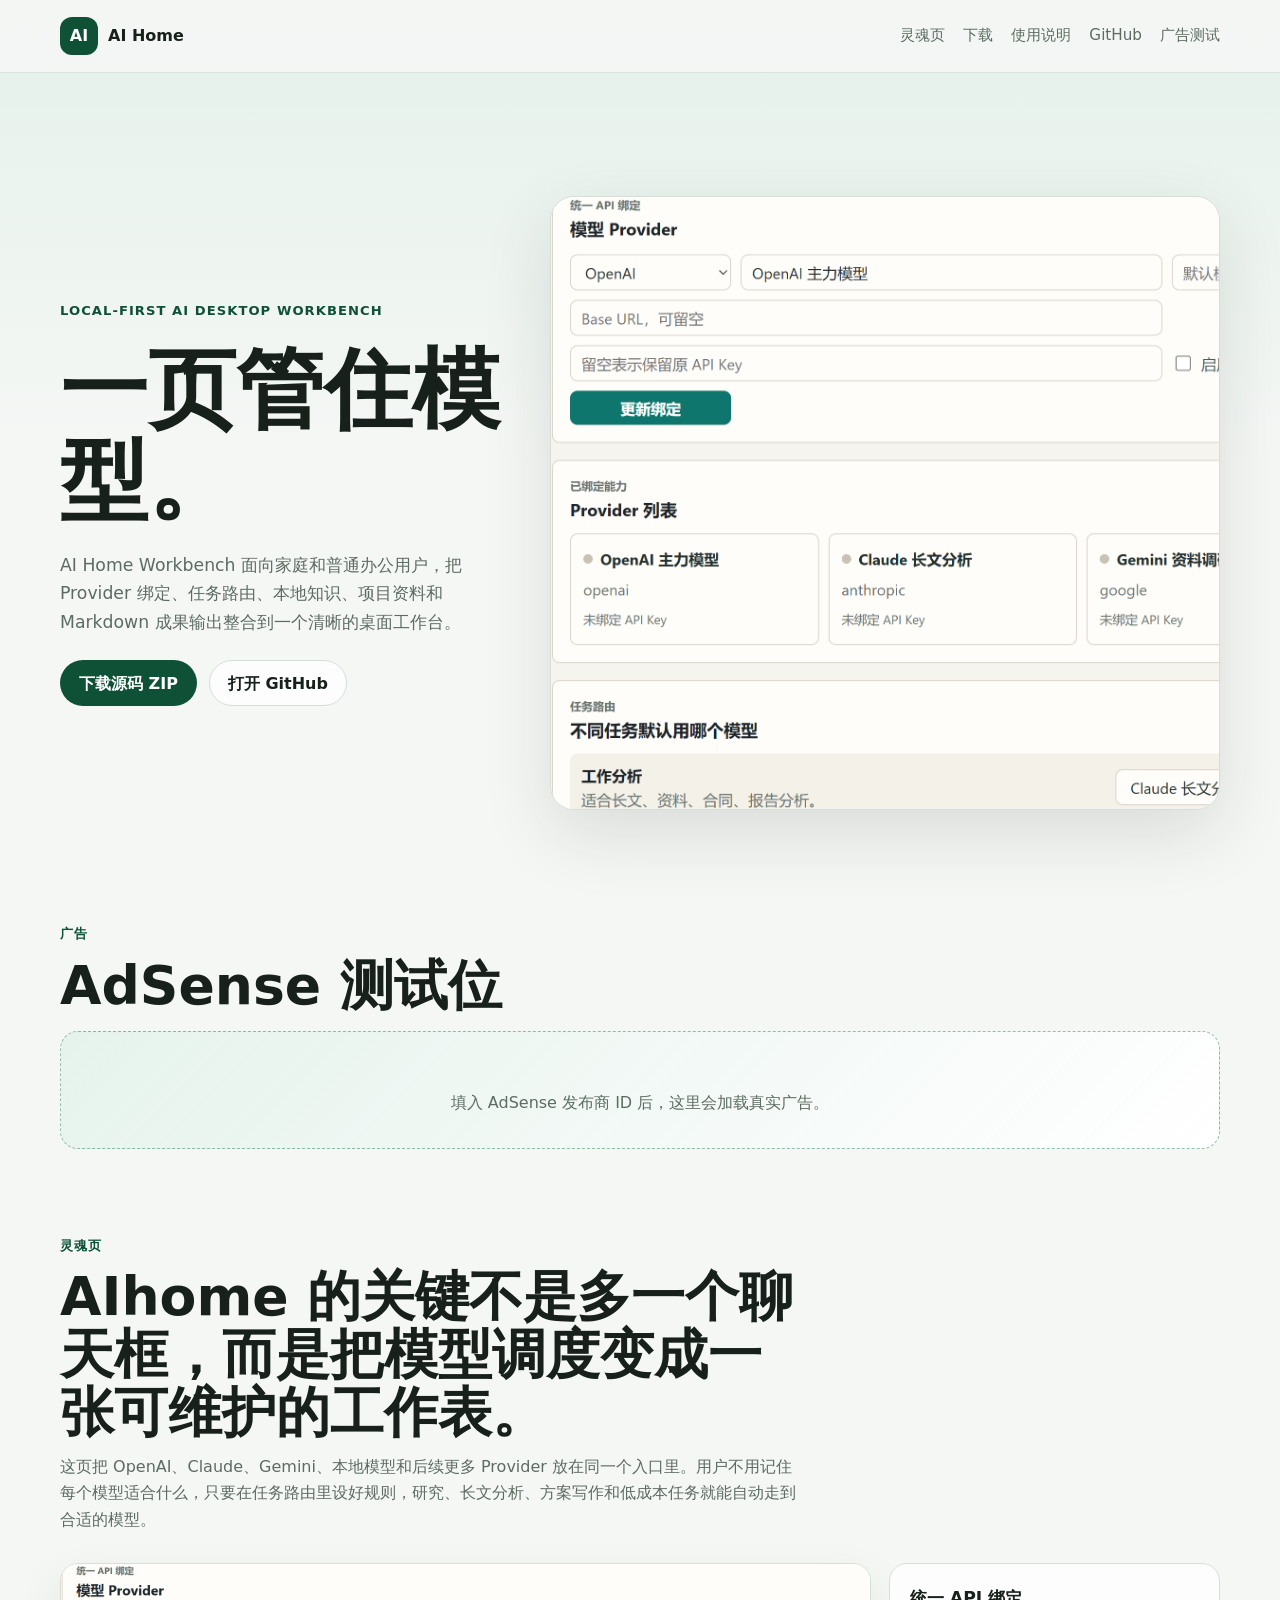
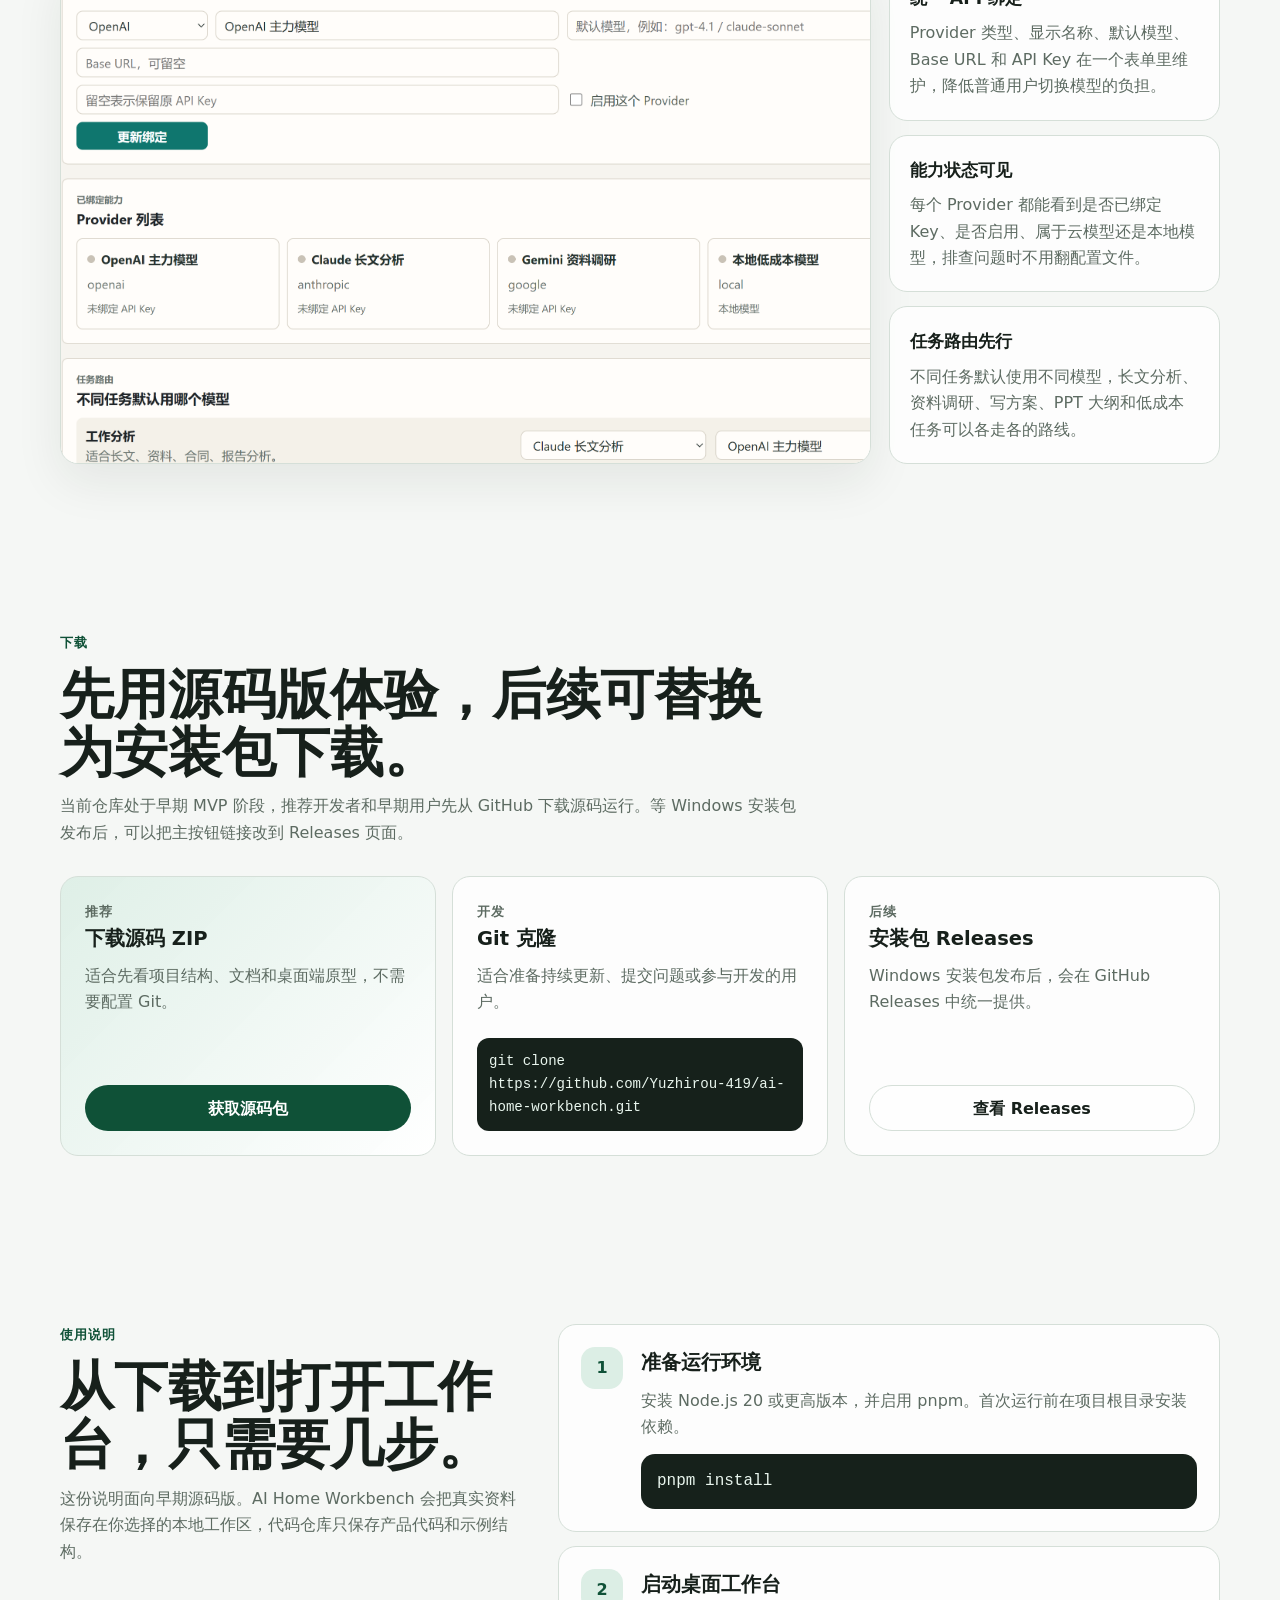
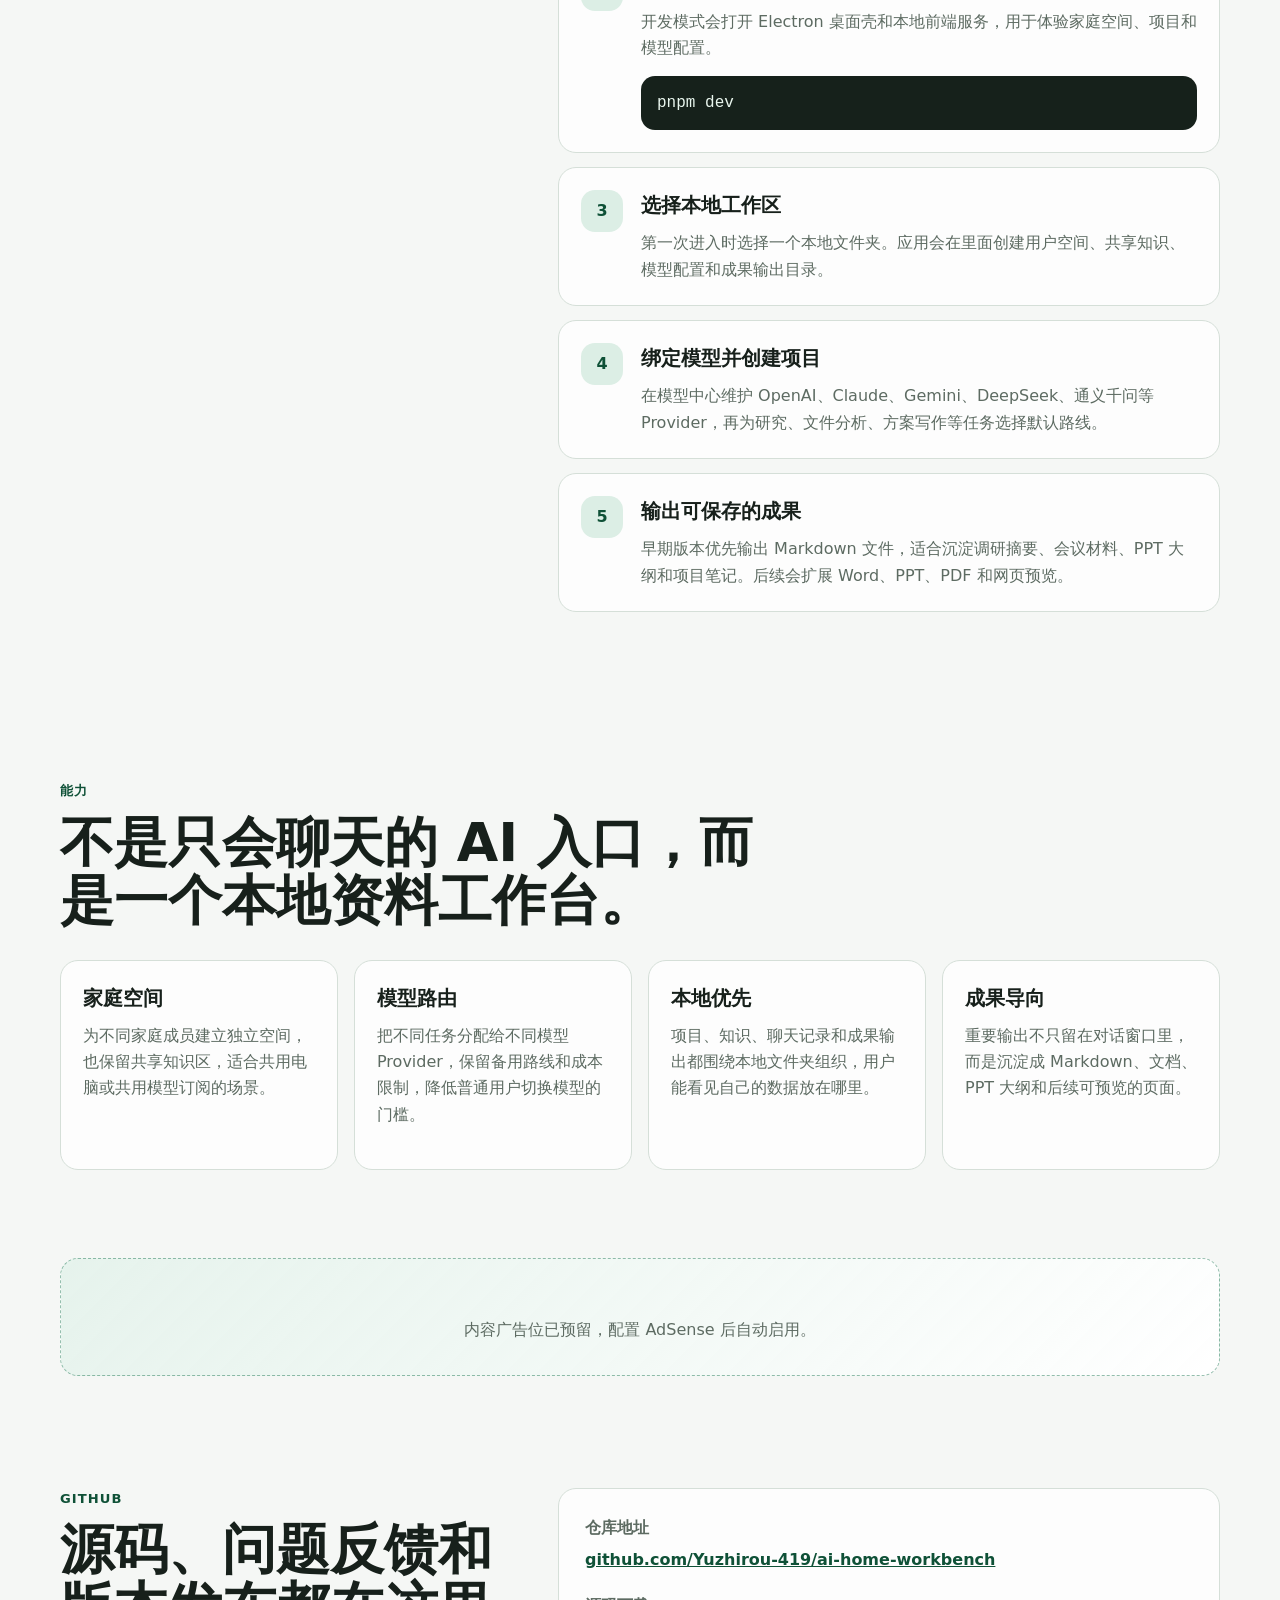
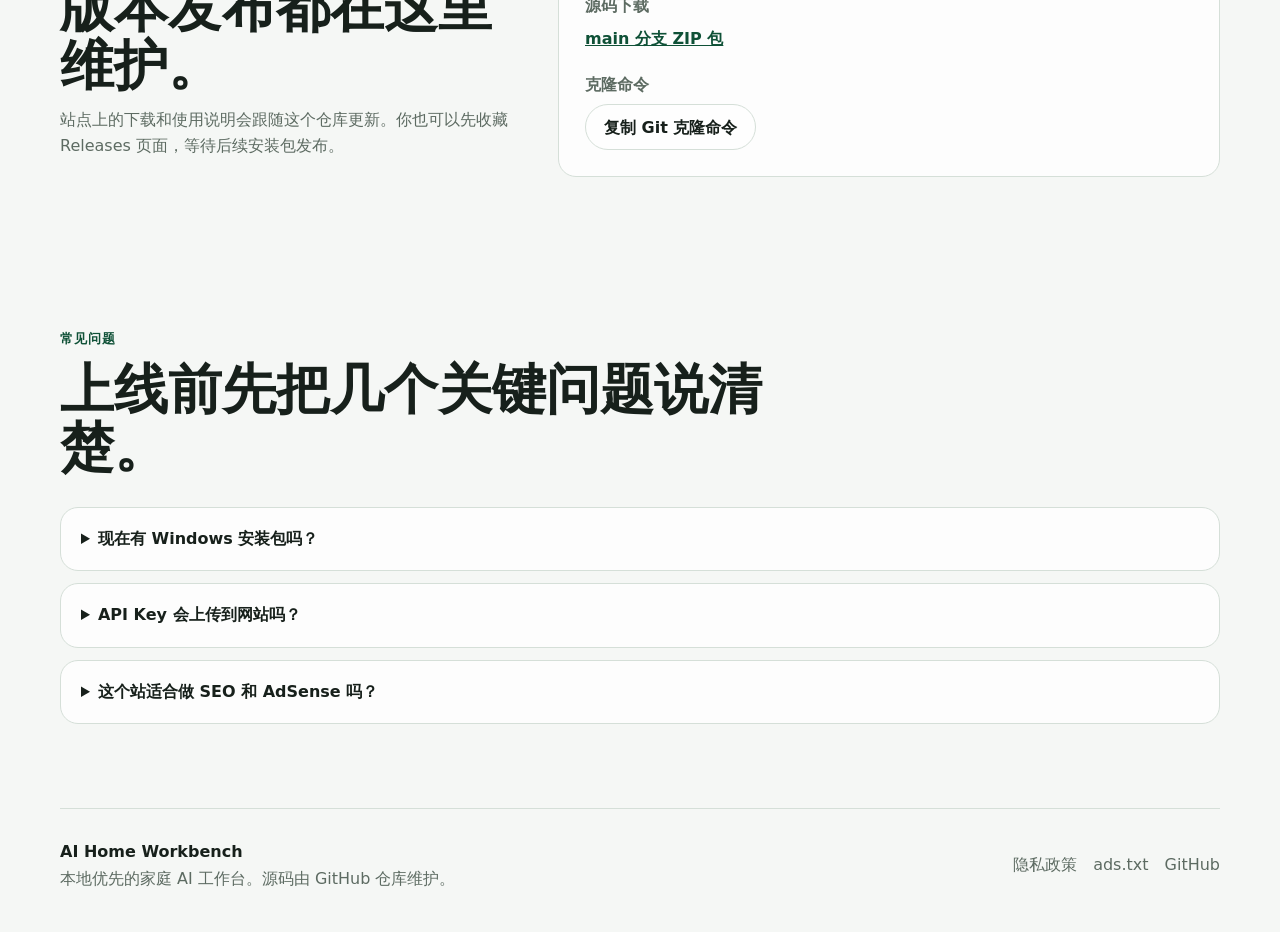
==== index.html @ 00510952 "Initial AIhome website" ====
<!doctype html>
<html lang="zh-CN">
  <head>
    <meta charset="utf-8" />
    <meta name="viewport" content="width=device-width, initial-scale=1" />
    <title>AI Home Workbench - 模型路由与本地优先 AI 工作台</title>
    <meta
      name="description"
      content="AI Home Workbench 是面向家庭和普通办公用户的本地优先 AI 桌面工作台，用模型 Provider、任务路由、本地知识和 Markdown 成果输出组织日常 AI 工作。"
    />
    <meta name="robots" content="index, follow" />
    <link rel="canonical" href="https://mindsetdiary.site/" />
    <link rel="stylesheet" href="./styles.css" />
    <meta property="og:type" content="website" />
    <meta property="og:title" content="AI Home Workbench" />
    <meta
      property="og:description"
      content="把家庭成员、模型 API、本地知识和办公成果放进同一个本地优先工作台。"
    />
    <meta property="og:image" content="https://mindsetdiary.site/assets/aihome-soul-page.png" />
    <meta property="og:url" content="https://mindsetdiary.site/" />
    <meta name="twitter:card" content="summary_large_image" />
    <script type="application/ld+json">
      {
        "@context": "https://schema.org",
        "@type": "SoftwareApplication",
        "name": "AI Home Workbench",
        "applicationCategory": "ProductivityApplication",
        "operatingSystem": "Windows",
        "softwareVersion": "0.1.0",
        "description": "AI Home Workbench 是面向家庭和普通办公用户的本地优先 AI 桌面工作台，统一管理家庭空间、模型路由、项目、本地知识和 Markdown 成果。",
        "url": "https://mindsetdiary.site/",
        "codeRepository": "https://github.com/Yuzhirou-419/ai-home-workbench",
        "downloadUrl": "https://github.com/Yuzhirou-419/ai-home-workbench/archive/refs/heads/main.zip",
        "inLanguage": "zh-CN"
      }
    </script>
  </head>
  <body>
    <a class="skip-link" href="#main">跳到正文</a>
    <header class="site-header">
      <nav class="nav-shell" aria-label="主导航">
        <a class="brand-link" href="#top" aria-label="AI Home Workbench 首页">
          <span class="brand-mark">AI</span>
          <span>AI Home</span>
        </a>
        <div class="nav-links">
          <a href="#soul">灵魂页</a>
          <a href="#download">下载</a>
          <a href="#guide">使用说明</a>
          <a href="#github">GitHub</a>
          <a href="#adsense">广告测试</a>
        </div>
      </nav>
    </header>

    <main id="main">
      <section class="hero-section" id="top">
        <div class="hero-copy">
          <p class="section-kicker">Local-first AI desktop workbench</p>
          <h1>一页管住模型。</h1>
          <p class="hero-subtitle">
            AI Home Workbench 面向家庭和普通办公用户，把 Provider 绑定、任务路由、本地知识、项目资料和 Markdown 成果输出整合到一个清晰的桌面工作台。
          </p>
          <div class="hero-actions" aria-label="主要操作">
            <a class="button primary" href="https://github.com/Yuzhirou-419/ai-home-workbench/archive/refs/heads/main.zip">
              下载源码 ZIP
            </a>
            <a class="button secondary" href="https://github.com/Yuzhirou-419/ai-home-workbench" target="_blank" rel="noreferrer">
              打开 GitHub
            </a>
          </div>
        </div>
        <figure class="hero-visual">
          <img
            src="./assets/aihome-soul-page.png"
            width="2048"
            height="1152"
            alt="AI Home Workbench 的模型 Provider 页面，包含 OpenAI、Claude、Gemini、本地模型和任务路由配置"
          />
        </figure>
      </section>

      <section class="ad-band" id="adsense" aria-label="广告测试位">
        <div class="section-heading compact">
          <span>广告</span>
          <h2>AdSense 测试位</h2>
        </div>
        <div class="ad-frame" data-ad-key="top">
          <ins
            class="adsbygoogle"
            style="display:block"
            data-ad-format="auto"
            data-full-width-responsive="true"
          ></ins>
          <p class="ad-fallback">填入 AdSense 发布商 ID 后，这里会加载真实广告。</p>
        </div>
      </section>

      <section class="content-section soul-section" id="soul">
        <div class="section-heading">
          <span>灵魂页</span>
          <h2>AIhome 的关键不是多一个聊天框，而是把模型调度变成一张可维护的工作表。</h2>
          <p>
            这页把 OpenAI、Claude、Gemini、本地模型和后续更多 Provider 放在同一个入口里。用户不用记住每个模型适合什么，只要在任务路由里设好规则，研究、长文分析、方案写作和低成本任务就能自动走到合适的模型。
          </p>
        </div>
        <div class="soul-layout">
          <figure class="soul-shot">
            <img
              src="./assets/aihome-soul-page.png"
              width="2048"
              height="1152"
              alt="AI Home Workbench 模型中心截图"
            />
          </figure>
          <div class="soul-notes">
            <article>
              <h3>统一 API 绑定</h3>
              <p>Provider 类型、显示名称、默认模型、Base URL 和 API Key 在一个表单里维护，降低普通用户切换模型的负担。</p>
            </article>
            <article>
              <h3>能力状态可见</h3>
              <p>每个 Provider 都能看到是否已绑定 Key、是否启用、属于云模型还是本地模型，排查问题时不用翻配置文件。</p>
            </article>
            <article>
              <h3>任务路由先行</h3>
              <p>不同任务默认使用不同模型，长文分析、资料调研、写方案、PPT 大纲和低成本任务可以各走各的路线。</p>
            </article>
          </div>
        </div>
      </section>

      <section class="content-section" id="download">
        <div class="section-heading">
          <span>下载</span>
          <h2>先用源码版体验，后续可替换为安装包下载。</h2>
          <p>
            当前仓库处于早期 MVP 阶段，推荐开发者和早期用户先从 GitHub 下载源码运行。等 Windows 安装包发布后，可以把主按钮链接改到 Releases 页面。
          </p>
        </div>
        <div class="download-grid">
          <article class="download-card featured">
            <div>
              <p class="card-label">推荐</p>
              <h3>下载源码 ZIP</h3>
              <p>适合先看项目结构、文档和桌面端原型，不需要配置 Git。</p>
            </div>
            <a class="button primary" href="https://github.com/Yuzhirou-419/ai-home-workbench/archive/refs/heads/main.zip">
              获取源码包
            </a>
          </article>
          <article class="download-card">
            <div>
              <p class="card-label">开发</p>
              <h3>Git 克隆</h3>
              <p>适合准备持续更新、提交问题或参与开发的用户。</p>
            </div>
            <code>git clone https://github.com/Yuzhirou-419/ai-home-workbench.git</code>
          </article>
          <article class="download-card">
            <div>
              <p class="card-label">后续</p>
              <h3>安装包 Releases</h3>
              <p>Windows 安装包发布后，会在 GitHub Releases 中统一提供。</p>
            </div>
            <a class="button secondary" href="https://github.com/Yuzhirou-419/ai-home-workbench/releases" target="_blank" rel="noreferrer">
              查看 Releases
            </a>
          </article>
        </div>
      </section>

      <section class="content-section split-section" id="guide">
        <div class="section-heading sticky-heading">
          <span>使用说明</span>
          <h2>从下载到打开工作台，只需要几步。</h2>
          <p>
            这份说明面向早期源码版。AI Home Workbench 会把真实资料保存在你选择的本地工作区，代码仓库只保存产品代码和示例结构。
          </p>
        </div>
        <div class="steps-list">
          <article class="step-item">
            <strong>1</strong>
            <div>
              <h3>准备运行环境</h3>
              <p>安装 Node.js 20 或更高版本，并启用 pnpm。首次运行前在项目根目录安装依赖。</p>
              <pre><code>pnpm install</code></pre>
            </div>
          </article>
          <article class="step-item">
            <strong>2</strong>
            <div>
              <h3>启动桌面工作台</h3>
              <p>开发模式会打开 Electron 桌面壳和本地前端服务，用于体验家庭空间、项目和模型配置。</p>
              <pre><code>pnpm dev</code></pre>
            </div>
          </article>
          <article class="step-item">
            <strong>3</strong>
            <div>
              <h3>选择本地工作区</h3>
              <p>第一次进入时选择一个本地文件夹。应用会在里面创建用户空间、共享知识、模型配置和成果输出目录。</p>
            </div>
          </article>
          <article class="step-item">
            <strong>4</strong>
            <div>
              <h3>绑定模型并创建项目</h3>
              <p>在模型中心维护 OpenAI、Claude、Gemini、DeepSeek、通义千问等 Provider，再为研究、文件分析、方案写作等任务选择默认路线。</p>
            </div>
          </article>
          <article class="step-item">
            <strong>5</strong>
            <div>
              <h3>输出可保存的成果</h3>
              <p>早期版本优先输出 Markdown 文件，适合沉淀调研摘要、会议材料、PPT 大纲和项目笔记。后续会扩展 Word、PPT、PDF 和网页预览。</p>
            </div>
          </article>
        </div>
      </section>

      <section class="content-section">
        <div class="section-heading">
          <span>能力</span>
          <h2>不是只会聊天的 AI 入口，而是一个本地资料工作台。</h2>
        </div>
        <div class="feature-grid">
          <article>
            <h3>家庭空间</h3>
            <p>为不同家庭成员建立独立空间，也保留共享知识区，适合共用电脑或共用模型订阅的场景。</p>
          </article>
          <article>
            <h3>模型路由</h3>
            <p>把不同任务分配给不同模型 Provider，保留备用路线和成本限制，降低普通用户切换模型的门槛。</p>
          </article>
          <article>
            <h3>本地优先</h3>
            <p>项目、知识、聊天记录和成果输出都围绕本地文件夹组织，用户能看见自己的数据放在哪里。</p>
          </article>
          <article>
            <h3>成果导向</h3>
            <p>重要输出不只留在对话窗口里，而是沉淀成 Markdown、文档、PPT 大纲和后续可预览的页面。</p>
          </article>
        </div>
      </section>

      <section class="ad-band inline-ad" aria-label="内容广告位">
        <div class="ad-frame" data-ad-key="guide">
          <ins
            class="adsbygoogle"
            style="display:block"
            data-ad-format="auto"
            data-full-width-responsive="true"
          ></ins>
          <p class="ad-fallback">内容广告位已预留，配置 AdSense 后自动启用。</p>
        </div>
      </section>

      <section class="content-section split-section" id="github">
        <div class="section-heading sticky-heading">
          <span>GitHub</span>
          <h2>源码、问题反馈和版本发布都在这里维护。</h2>
          <p>
            站点上的下载和使用说明会跟随这个仓库更新。你也可以先收藏 Releases 页面，等待后续安装包发布。
          </p>
        </div>
        <div class="repo-panel">
          <dl>
            <div>
              <dt>仓库地址</dt>
              <dd>
                <a href="https://github.com/Yuzhirou-419/ai-home-workbench" target="_blank" rel="noreferrer">
                  github.com/Yuzhirou-419/ai-home-workbench
                </a>
              </dd>
            </div>
            <div>
              <dt>源码下载</dt>
              <dd>
                <a href="https://github.com/Yuzhirou-419/ai-home-workbench/archive/refs/heads/main.zip">
                  main 分支 ZIP 包
                </a>
              </dd>
            </div>
            <div>
              <dt>克隆命令</dt>
              <dd>
                <button class="copy-command" type="button" data-copy="git clone https://github.com/Yuzhirou-419/ai-home-workbench.git">
                  复制 Git 克隆命令
                </button>
              </dd>
            </div>
          </dl>
        </div>
      </section>

      <section class="content-section faq-section">
        <div class="section-heading">
          <span>常见问题</span>
          <h2>上线前先把几个关键问题说清楚。</h2>
        </div>
        <div class="faq-list">
          <details>
            <summary>现在有 Windows 安装包吗？</summary>
            <p>当前页面先提供源码下载和本地开发运行说明。等安装包发布后，可以把下载按钮切换到 GitHub Releases。</p>
          </details>
          <details>
            <summary>API Key 会上传到网站吗？</summary>
            <p>不会。这个站点只是产品展示和下载说明。AI Home Workbench 的真实模型 Key 应在本地应用和本地工作区中维护，不应提交到代码仓库。</p>
          </details>
          <details>
            <summary>这个站适合做 SEO 和 AdSense 吗？</summary>
            <p>适合起步。页面包含原创说明、下载链接、GitHub 链接、隐私页、robots、sitemap 和广告位。AdSense 仍需要你的账号、域名审核和真实发布商 ID。</p>
          </details>
        </div>
      </section>
    </main>

    <footer class="site-footer">
      <div>
        <strong>AI Home Workbench</strong>
        <p>本地优先的家庭 AI 工作台。源码由 GitHub 仓库维护。</p>
      </div>
      <div class="footer-links">
        <a href="./privacy.html">隐私政策</a>
        <a href="./ads.txt">ads.txt</a>
        <a href="https://github.com/Yuzhirou-419/ai-home-workbench" target="_blank" rel="noreferrer">GitHub</a>
      </div>
    </footer>

    <script src="./adsense-config.js"></script>
    <script src="./adsense.js"></script>
  </body>
</html>
---- styles.css ----
:root {
  color-scheme: light;
  --bg: #f5f7f5;
  --surface: #ffffff;
  --surface-muted: #e8eee9;
  --text: #17201b;
  --muted: #5d6b62;
  --line: #d5dfd8;
  --accent: #16724d;
  --accent-dark: #0f5137;
  --accent-soft: #dceee5;
  --shadow: 0 24px 70px rgba(23, 32, 27, 0.12);
  --radius: 18px;
  --max: 1160px;
  font-family:
    ui-sans-serif,
    system-ui,
    -apple-system,
    BlinkMacSystemFont,
    "Segoe UI",
    sans-serif;
}

* {
  box-sizing: border-box;
}

html {
  scroll-behavior: smooth;
}

body {
  margin: 0;
  background:
    linear-gradient(180deg, rgba(220, 238, 229, 0.65), rgba(245, 247, 245, 0) 460px),
    var(--bg);
  color: var(--text);
  font-size: 16px;
  line-height: 1.65;
}

img {
  display: block;
  max-width: 100%;
}

a {
  color: inherit;
}

code,
pre {
  font-family:
    "SFMono-Regular",
    Consolas,
    "Liberation Mono",
    monospace;
}

pre {
  margin: 14px 0 0;
  overflow-x: auto;
  border-radius: 14px;
  background: #16211b;
  color: #e9f6ee;
  padding: 14px 16px;
}

pre code {
  white-space: pre;
}

.skip-link {
  position: absolute;
  left: 20px;
  top: 12px;
  z-index: 20;
  transform: translateY(-140%);
  border-radius: 999px;
  background: var(--accent-dark);
  color: #fff;
  padding: 8px 14px;
  text-decoration: none;
}

.skip-link:focus {
  transform: translateY(0);
}

.site-header {
  position: sticky;
  top: 0;
  z-index: 10;
  border-bottom: 1px solid rgba(213, 223, 216, 0.78);
  background: rgba(245, 247, 245, 0.86);
  backdrop-filter: blur(18px);
}

.nav-shell {
  width: min(var(--max), calc(100% - 32px));
  min-height: 72px;
  margin: 0 auto;
  display: flex;
  align-items: center;
  justify-content: space-between;
  gap: 24px;
}

.brand-link,
.nav-links,
.hero-actions,
.footer-links {
  display: flex;
  align-items: center;
}

.brand-link {
  gap: 10px;
  font-weight: 800;
  text-decoration: none;
}

.brand-mark {
  display: grid;
  width: 38px;
  height: 38px;
  place-items: center;
  border-radius: 12px;
  background: var(--accent-dark);
  color: #fff;
  font-weight: 900;
}

.nav-links {
  gap: 18px;
  color: var(--muted);
  font-size: 0.95rem;
}

.nav-links a,
.footer-links a {
  text-decoration: none;
}

.nav-links a:hover,
.footer-links a:hover {
  color: var(--accent-dark);
}

.hero-section {
  width: min(var(--max), calc(100% - 32px));
  min-height: calc(100dvh - 72px);
  margin: 0 auto;
  padding: 74px 0 42px;
  display: grid;
  grid-template-columns: minmax(0, 0.8fr) minmax(460px, 1.2fr);
  gap: 44px;
  align-items: center;
}

.hero-copy {
  display: grid;
  gap: 24px;
}

.section-kicker,
.section-heading span,
.card-label {
  margin: 0;
  color: var(--accent-dark);
  font-size: 0.82rem;
  font-weight: 800;
  text-transform: uppercase;
  letter-spacing: 0.08em;
}

h1,
h2,
h3,
p {
  margin-top: 0;
}

h1 {
  margin-bottom: 0;
  max-width: 9ch;
  font-size: clamp(3.2rem, 7vw, 5.5rem);
  line-height: 1.03;
  letter-spacing: 0;
}

.hero-subtitle {
  max-width: 610px;
  margin-bottom: 0;
  color: var(--muted);
  font-size: 1.08rem;
}

.hero-actions {
  flex-wrap: wrap;
  gap: 12px;
}

.button,
.copy-command {
  min-height: 46px;
  border: 1px solid transparent;
  border-radius: 999px;
  padding: 10px 18px;
  display: inline-flex;
  align-items: center;
  justify-content: center;
  background: transparent;
  color: var(--text);
  font: inherit;
  font-weight: 760;
  line-height: 1.2;
  text-decoration: none;
  cursor: pointer;
  transition:
    transform 160ms ease,
    border-color 160ms ease,
    background 160ms ease,
    color 160ms ease;
}

.button:active,
.copy-command:active {
  transform: translateY(1px);
}

.button.primary {
  background: var(--accent-dark);
  color: #fff;
}

.button.primary:hover {
  background: #0b412c;
}

.button.secondary,
.copy-command {
  border-color: var(--line);
  background: rgba(255, 255, 255, 0.72);
}

.button.secondary:hover,
.copy-command:hover {
  border-color: var(--accent);
  color: var(--accent-dark);
}

.hero-visual {
  margin: 0;
}

.hero-visual img {
  aspect-ratio: 16 / 9;
  width: 100%;
  height: clamp(390px, 48vw, 620px);
  border: 1px solid var(--line);
  border-radius: 24px;
  object-fit: cover;
  object-position: left top;
  box-shadow: var(--shadow);
}

.content-section,
.ad-band,
.site-footer {
  width: min(var(--max), calc(100% - 32px));
  margin: 0 auto;
}

.content-section {
  padding: 84px 0;
}

.section-heading {
  max-width: 740px;
  margin-bottom: 30px;
  display: grid;
  gap: 12px;
}

.section-heading.compact {
  margin-bottom: 16px;
}

.section-heading h2 {
  margin-bottom: 0;
  font-size: clamp(2rem, 5vw, 3.35rem);
  line-height: 1.08;
  letter-spacing: 0;
}

.section-heading p {
  margin-bottom: 0;
  color: var(--muted);
}

.ad-band {
  padding: 22px 0;
}

.inline-ad {
  padding: 4px 0 28px;
}

.ad-frame {
  min-height: 118px;
  border: 1px dashed rgba(22, 114, 77, 0.45);
  border-radius: var(--radius);
  display: grid;
  place-items: center;
  background:
    linear-gradient(135deg, rgba(220, 238, 229, 0.72), rgba(255, 255, 255, 0.88)),
    var(--surface);
  color: var(--muted);
  text-align: center;
  overflow: hidden;
}

.ad-frame[data-active="true"] {
  border-style: solid;
  background: var(--surface);
}

.ad-fallback {
  margin: 0;
  padding: 18px;
}

.download-grid,
.feature-grid {
  display: grid;
  grid-template-columns: repeat(3, minmax(0, 1fr));
  gap: 16px;
}

.soul-section {
  padding-top: 64px;
}

.soul-layout {
  display: grid;
  grid-template-columns: minmax(0, 1.42fr) minmax(300px, 0.58fr);
  gap: 18px;
  align-items: stretch;
}

.soul-shot {
  margin: 0;
  overflow: hidden;
  border: 1px solid var(--line);
  border-radius: var(--radius);
  background: var(--surface);
  box-shadow: 0 18px 48px rgba(23, 32, 27, 0.08);
}

.soul-shot img {
  width: 100%;
  height: 100%;
  min-height: 430px;
  object-fit: cover;
  object-position: left top;
}

.soul-notes {
  display: grid;
  gap: 14px;
}

.soul-notes article {
  border: 1px solid var(--line);
  border-radius: var(--radius);
  background: rgba(255, 255, 255, 0.82);
  padding: 20px;
}

.soul-notes h3 {
  margin-bottom: 8px;
  font-size: 1.08rem;
}

.soul-notes p {
  margin-bottom: 0;
  color: var(--muted);
}

.download-card,
.feature-grid article,
.repo-panel,
.faq-list details,
.step-item {
  border: 1px solid var(--line);
  border-radius: var(--radius);
  background: rgba(255, 255, 255, 0.82);
}

.download-card {
  min-height: 260px;
  padding: 24px;
  display: flex;
  flex-direction: column;
  justify-content: space-between;
  gap: 22px;
}

.download-card.featured {
  background:
    linear-gradient(135deg, rgba(220, 238, 229, 0.92), rgba(255, 255, 255, 0.9)),
    var(--surface);
}

.download-card h3,
.feature-grid h3,
.step-item h3 {
  margin-bottom: 8px;
  font-size: 1.22rem;
}

.download-card p,
.feature-grid p,
.step-item p,
.faq-list p,
.site-footer p {
  margin-bottom: 0;
  color: var(--muted);
}

.download-card code {
  width: 100%;
  overflow-wrap: anywhere;
  border-radius: 12px;
  background: #16211b;
  color: #e9f6ee;
  padding: 12px;
  font-size: 0.88rem;
}

.split-section {
  display: grid;
  grid-template-columns: minmax(260px, 0.82fr) minmax(0, 1.18fr);
  gap: 38px;
  align-items: start;
}

.sticky-heading {
  position: sticky;
  top: 104px;
}

.steps-list {
  display: grid;
  gap: 14px;
}

.step-item {
  padding: 22px;
  display: grid;
  grid-template-columns: 42px minmax(0, 1fr);
  gap: 18px;
}

.step-item > strong {
  display: grid;
  width: 42px;
  height: 42px;
  place-items: center;
  border-radius: 14px;
  background: var(--accent-soft);
  color: var(--accent-dark);
}

.feature-grid {
  grid-template-columns: repeat(4, minmax(0, 1fr));
}

.feature-grid article {
  min-height: 210px;
  padding: 22px;
}

.repo-panel {
  padding: 26px;
}

.repo-panel dl {
  margin: 0;
  display: grid;
  gap: 20px;
}

.repo-panel dl div {
  display: grid;
  gap: 6px;
}

.repo-panel dt {
  color: var(--muted);
  font-weight: 760;
}

.repo-panel dd {
  margin: 0;
  overflow-wrap: anywhere;
}

.repo-panel a {
  color: var(--accent-dark);
  font-weight: 760;
}

.faq-section {
  padding-top: 54px;
}

.faq-list {
  display: grid;
  gap: 12px;
}

.faq-list details {
  padding: 18px 20px;
}

.faq-list summary {
  cursor: pointer;
  font-weight: 800;
}

.faq-list p {
  padding-top: 12px;
}

.site-footer {
  border-top: 1px solid var(--line);
  padding: 30px 0 40px;
  display: flex;
  justify-content: space-between;
  gap: 24px;
}

.footer-links {
  flex-wrap: wrap;
  gap: 16px;
  color: var(--muted);
}

*:focus-visible {
  outline: 3px solid rgba(22, 114, 77, 0.36);
  outline-offset: 3px;
}

@media (max-width: 920px) {
  .nav-shell {
    align-items: flex-start;
    flex-direction: column;
    padding: 14px 0;
    gap: 12px;
  }

  .nav-links {
    width: 100%;
    overflow-x: auto;
    padding-bottom: 2px;
  }

  .hero-section {
    min-height: auto;
    grid-template-columns: 1fr;
    padding-top: 48px;
  }

  h1 {
    max-width: 12ch;
  }

  .download-grid,
  .feature-grid,
  .soul-layout,
  .split-section {
    grid-template-columns: 1fr;
  }

  .sticky-heading {
    position: static;
  }

  .feature-grid article,
  .download-card {
    min-height: auto;
  }

  .soul-shot img {
    min-height: auto;
  }
}

@media (max-width: 560px) {
  body {
    font-size: 15px;
  }

  .hero-section,
  .content-section {
    width: min(100% - 24px, var(--max));
  }

  .hero-actions {
    align-items: stretch;
    flex-direction: column;
  }

  .button,
  .copy-command {
    width: 100%;
  }

  .hero-visual img {
    border-radius: 18px;
    height: min(420px, 86vw);
  }

  .step-item {
    grid-template-columns: 1fr;
  }

  .site-footer {
    flex-direction: column;
  }
}

@media (prefers-reduced-motion: reduce) {
  *,
  *::before,
  *::after {
    scroll-behavior: auto !important;
    transition-duration: 0.01ms !important;
    animation-duration: 0.01ms !important;
    animation-iteration-count: 1 !important;
  }
}
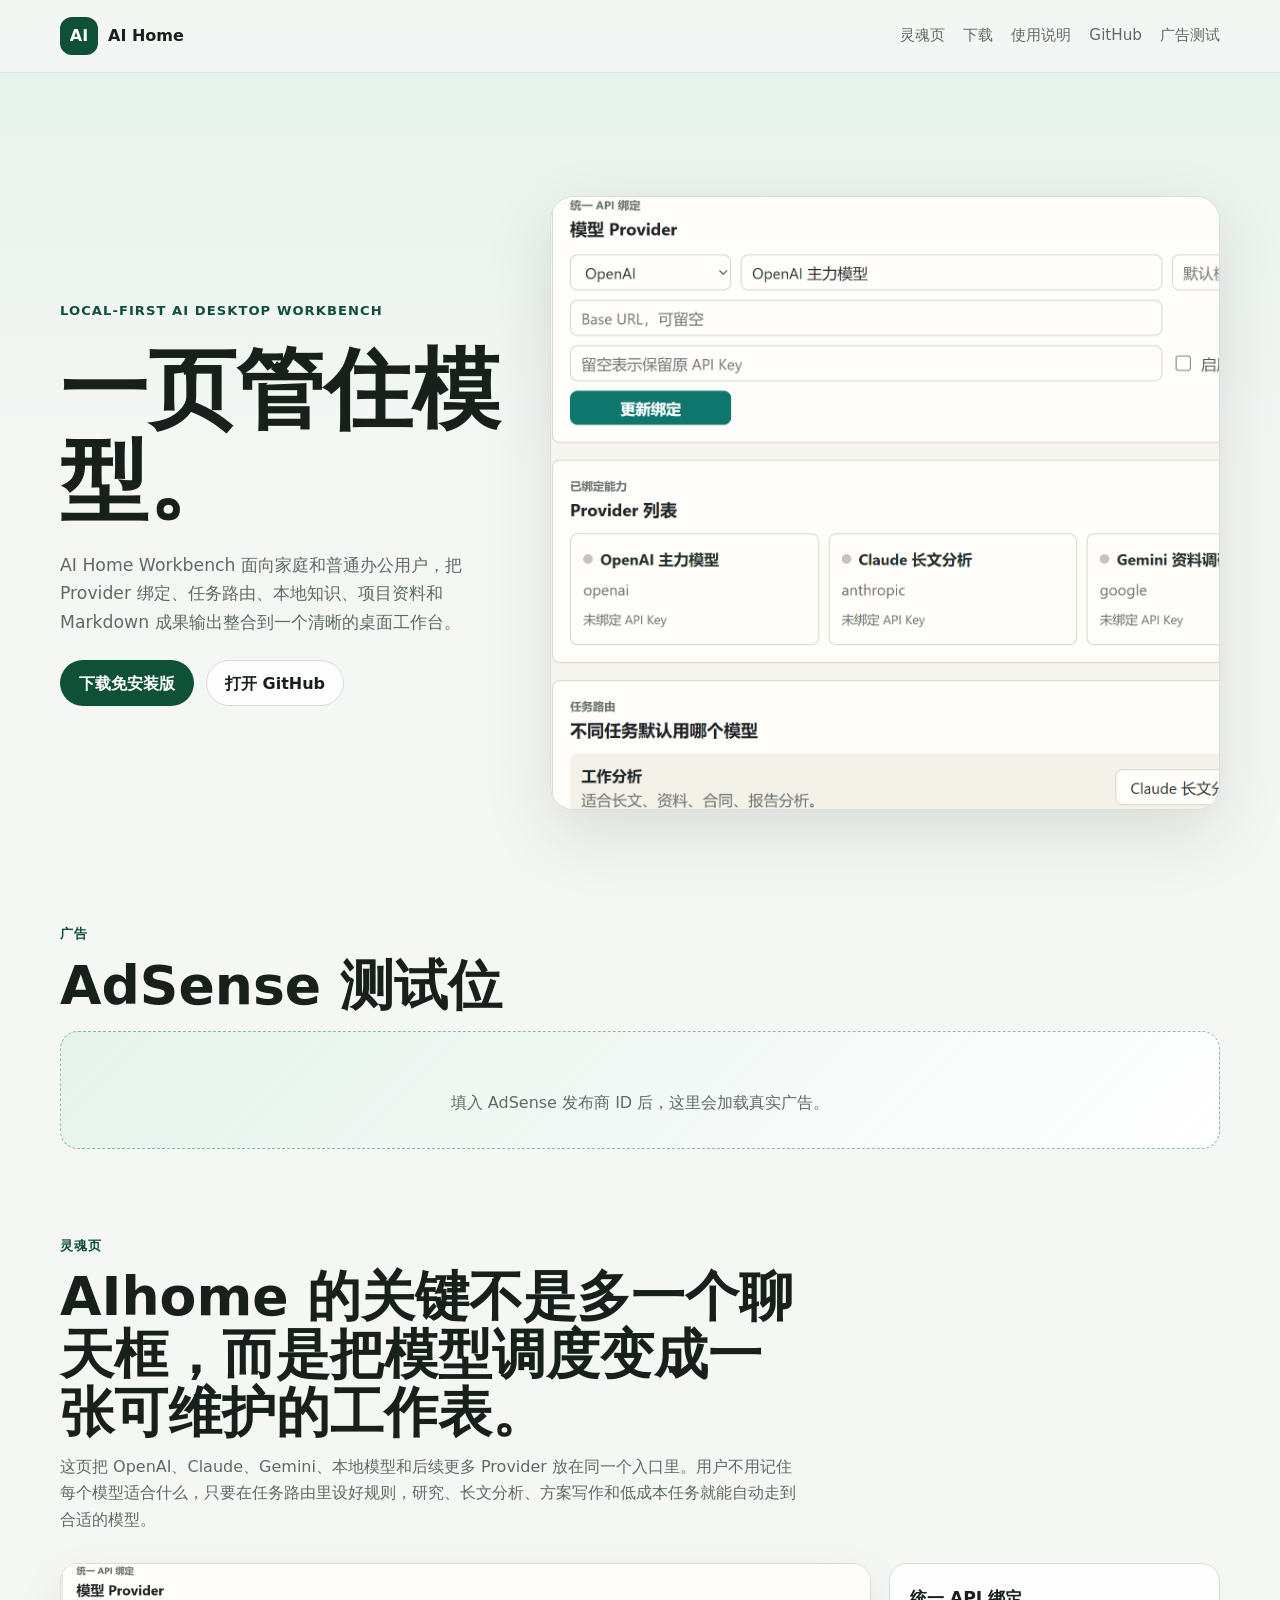
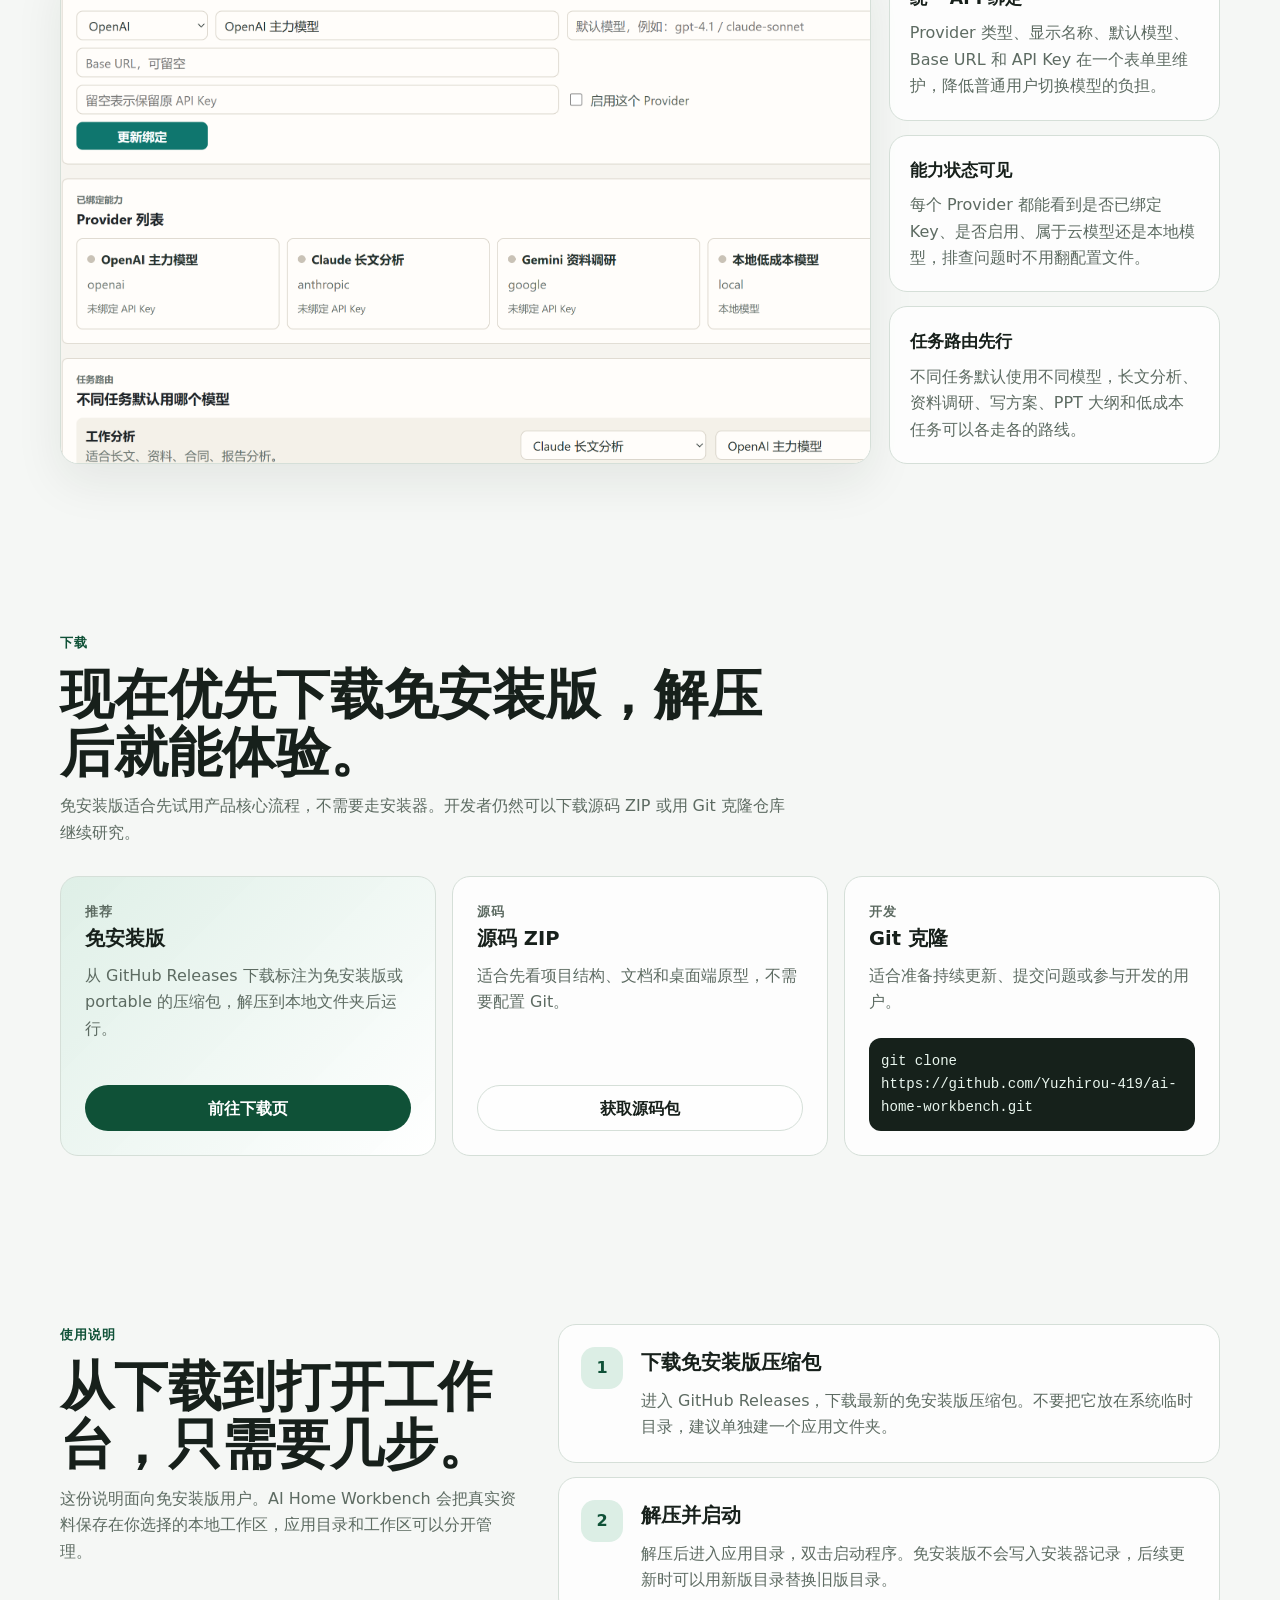
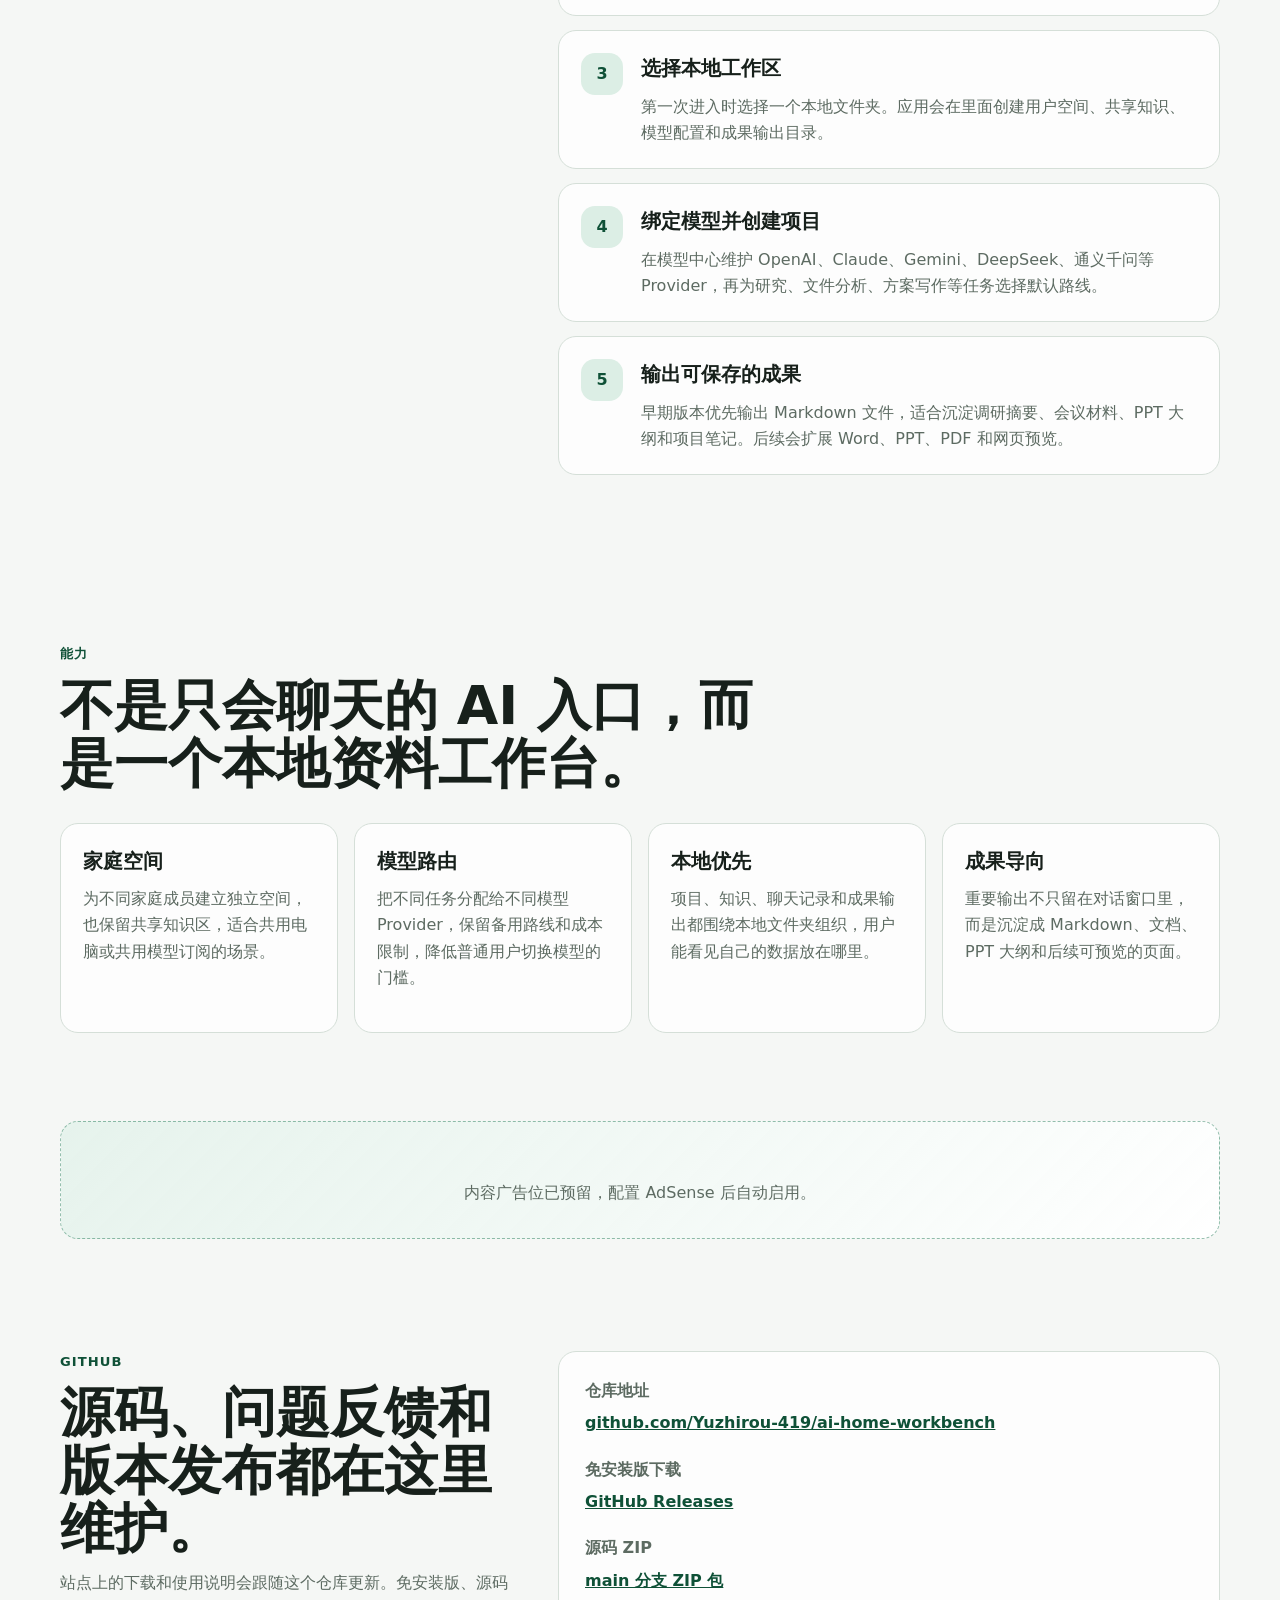
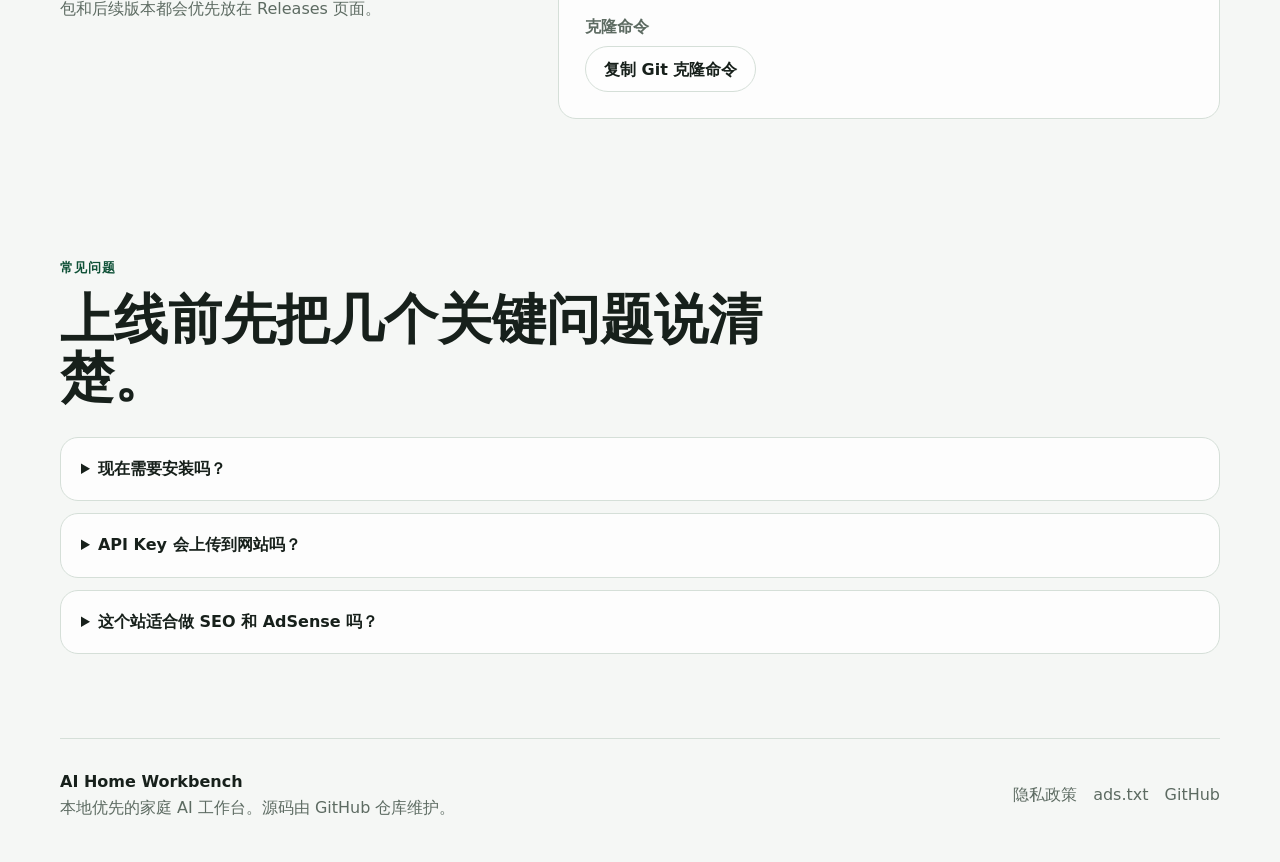
==== commit 26b62ad9: "Update download copy for portable version" ====
--- a/index.html
+++ b/index.html
@@ -3,10 +3,10 @@
   <head>
     <meta charset="utf-8" />
     <meta name="viewport" content="width=device-width, initial-scale=1" />
-    <title>AI Home Workbench - 模型路由与本地优先 AI 工作台</title>
+    <title>AI Home Workbench - 免安装版模型路由工作台</title>
     <meta
       name="description"
-      content="AI Home Workbench 是面向家庭和普通办公用户的本地优先 AI 桌面工作台，用模型 Provider、任务路由、本地知识和 Markdown 成果输出组织日常 AI 工作。"
+      content="AI Home Workbench 免安装版是面向家庭和普通办公用户的本地优先 AI 桌面工作台，用模型 Provider、任务路由、本地知识和 Markdown 成果输出组织日常 AI 工作。"
     />
     <meta name="robots" content="index, follow" />
     <link rel="canonical" href="https://mindsetdiary.site/" />
@@ -31,7 +31,7 @@
         "description": "AI Home Workbench 是面向家庭和普通办公用户的本地优先 AI 桌面工作台，统一管理家庭空间、模型路由、项目、本地知识和 Markdown 成果。",
         "url": "https://mindsetdiary.site/",
         "codeRepository": "https://github.com/Yuzhirou-419/ai-home-workbench",
-        "downloadUrl": "https://github.com/Yuzhirou-419/ai-home-workbench/archive/refs/heads/main.zip",
+        "downloadUrl": "https://github.com/Yuzhirou-419/ai-home-workbench/releases",
         "inLanguage": "zh-CN"
       }
     </script>
@@ -63,8 +63,8 @@
             AI Home Workbench 面向家庭和普通办公用户，把 Provider 绑定、任务路由、本地知识、项目资料和 Markdown 成果输出整合到一个清晰的桌面工作台。
           </p>
           <div class="hero-actions" aria-label="主要操作">
-            <a class="button primary" href="https://github.com/Yuzhirou-419/ai-home-workbench/archive/refs/heads/main.zip">
-              下载源码 ZIP
+            <a class="button primary" href="https://github.com/Yuzhirou-419/ai-home-workbench/releases" target="_blank" rel="noreferrer">
+              下载免安装版
             </a>
             <a class="button secondary" href="https://github.com/Yuzhirou-419/ai-home-workbench" target="_blank" rel="noreferrer">
               打开 GitHub
@@ -134,19 +134,29 @@
       <section class="content-section" id="download">
         <div class="section-heading">
           <span>下载</span>
-          <h2>先用源码版体验，后续可替换为安装包下载。</h2>
+          <h2>现在优先下载免安装版，解压后就能体验。</h2>
           <p>
-            当前仓库处于早期 MVP 阶段，推荐开发者和早期用户先从 GitHub 下载源码运行。等 Windows 安装包发布后，可以把主按钮链接改到 Releases 页面。
+            免安装版适合先试用产品核心流程，不需要走安装器。开发者仍然可以下载源码 ZIP 或用 Git 克隆仓库继续研究。
           </p>
         </div>
         <div class="download-grid">
           <article class="download-card featured">
             <div>
               <p class="card-label">推荐</p>
-              <h3>下载源码 ZIP</h3>
+              <h3>免安装版</h3>
+              <p>从 GitHub Releases 下载标注为免安装版或 portable 的压缩包，解压到本地文件夹后运行。</p>
+            </div>
+            <a class="button primary" href="https://github.com/Yuzhirou-419/ai-home-workbench/releases" target="_blank" rel="noreferrer">
+              前往下载页
+            </a>
+          </article>
+          <article class="download-card">
+            <div>
+              <p class="card-label">源码</p>
+              <h3>源码 ZIP</h3>
               <p>适合先看项目结构、文档和桌面端原型，不需要配置 Git。</p>
             </div>
-            <a class="button primary" href="https://github.com/Yuzhirou-419/ai-home-workbench/archive/refs/heads/main.zip">
+            <a class="button secondary" href="https://github.com/Yuzhirou-419/ai-home-workbench/archive/refs/heads/main.zip">
               获取源码包
             </a>
           </article>
@@ -157,16 +167,6 @@
               <p>适合准备持续更新、提交问题或参与开发的用户。</p>
             </div>
             <code>git clone https://github.com/Yuzhirou-419/ai-home-workbench.git</code>
-          </article>
-          <article class="download-card">
-            <div>
-              <p class="card-label">后续</p>
-              <h3>安装包 Releases</h3>
-              <p>Windows 安装包发布后，会在 GitHub Releases 中统一提供。</p>
-            </div>
-            <a class="button secondary" href="https://github.com/Yuzhirou-419/ai-home-workbench/releases" target="_blank" rel="noreferrer">
-              查看 Releases
-            </a>
           </article>
         </div>
       </section>
@@ -176,24 +176,22 @@
           <span>使用说明</span>
           <h2>从下载到打开工作台，只需要几步。</h2>
           <p>
-            这份说明面向早期源码版。AI Home Workbench 会把真实资料保存在你选择的本地工作区，代码仓库只保存产品代码和示例结构。
+            这份说明面向免安装版用户。AI Home Workbench 会把真实资料保存在你选择的本地工作区，应用目录和工作区可以分开管理。
           </p>
         </div>
         <div class="steps-list">
           <article class="step-item">
             <strong>1</strong>
             <div>
-              <h3>准备运行环境</h3>
-              <p>安装 Node.js 20 或更高版本，并启用 pnpm。首次运行前在项目根目录安装依赖。</p>
-              <pre><code>pnpm install</code></pre>
+              <h3>下载免安装版压缩包</h3>
+              <p>进入 GitHub Releases，下载最新的免安装版压缩包。不要把它放在系统临时目录，建议单独建一个应用文件夹。</p>
             </div>
           </article>
           <article class="step-item">
             <strong>2</strong>
             <div>
-              <h3>启动桌面工作台</h3>
-              <p>开发模式会打开 Electron 桌面壳和本地前端服务，用于体验家庭空间、项目和模型配置。</p>
-              <pre><code>pnpm dev</code></pre>
+              <h3>解压并启动</h3>
+              <p>解压后进入应用目录，双击启动程序。免安装版不会写入安装器记录，后续更新时可以用新版目录替换旧版目录。</p>
             </div>
           </article>
           <article class="step-item">
@@ -262,7 +260,7 @@
           <span>GitHub</span>
           <h2>源码、问题反馈和版本发布都在这里维护。</h2>
           <p>
-            站点上的下载和使用说明会跟随这个仓库更新。你也可以先收藏 Releases 页面，等待后续安装包发布。
+            站点上的下载和使用说明会跟随这个仓库更新。免安装版、源码包和后续版本都会优先放在 Releases 页面。
           </p>
         </div>
         <div class="repo-panel">
@@ -276,7 +274,15 @@
               </dd>
             </div>
             <div>
-              <dt>源码下载</dt>
+              <dt>免安装版下载</dt>
+              <dd>
+                <a href="https://github.com/Yuzhirou-419/ai-home-workbench/releases" target="_blank" rel="noreferrer">
+                  GitHub Releases
+                </a>
+              </dd>
+            </div>
+            <div>
+              <dt>源码 ZIP</dt>
               <dd>
                 <a href="https://github.com/Yuzhirou-419/ai-home-workbench/archive/refs/heads/main.zip">
                   main 分支 ZIP 包
@@ -302,8 +308,8 @@
         </div>
         <div class="faq-list">
           <details>
-            <summary>现在有 Windows 安装包吗？</summary>
-            <p>当前页面先提供源码下载和本地开发运行说明。等安装包发布后，可以把下载按钮切换到 GitHub Releases。</p>
+            <summary>现在需要安装吗？</summary>
+            <p>不需要。当前优先提供免安装版，下载压缩包后解压运行即可。源码 ZIP 和 Git 克隆入口保留给开发者。</p>
           </details>
           <details>
             <summary>API Key 会上传到网站吗？</summary>
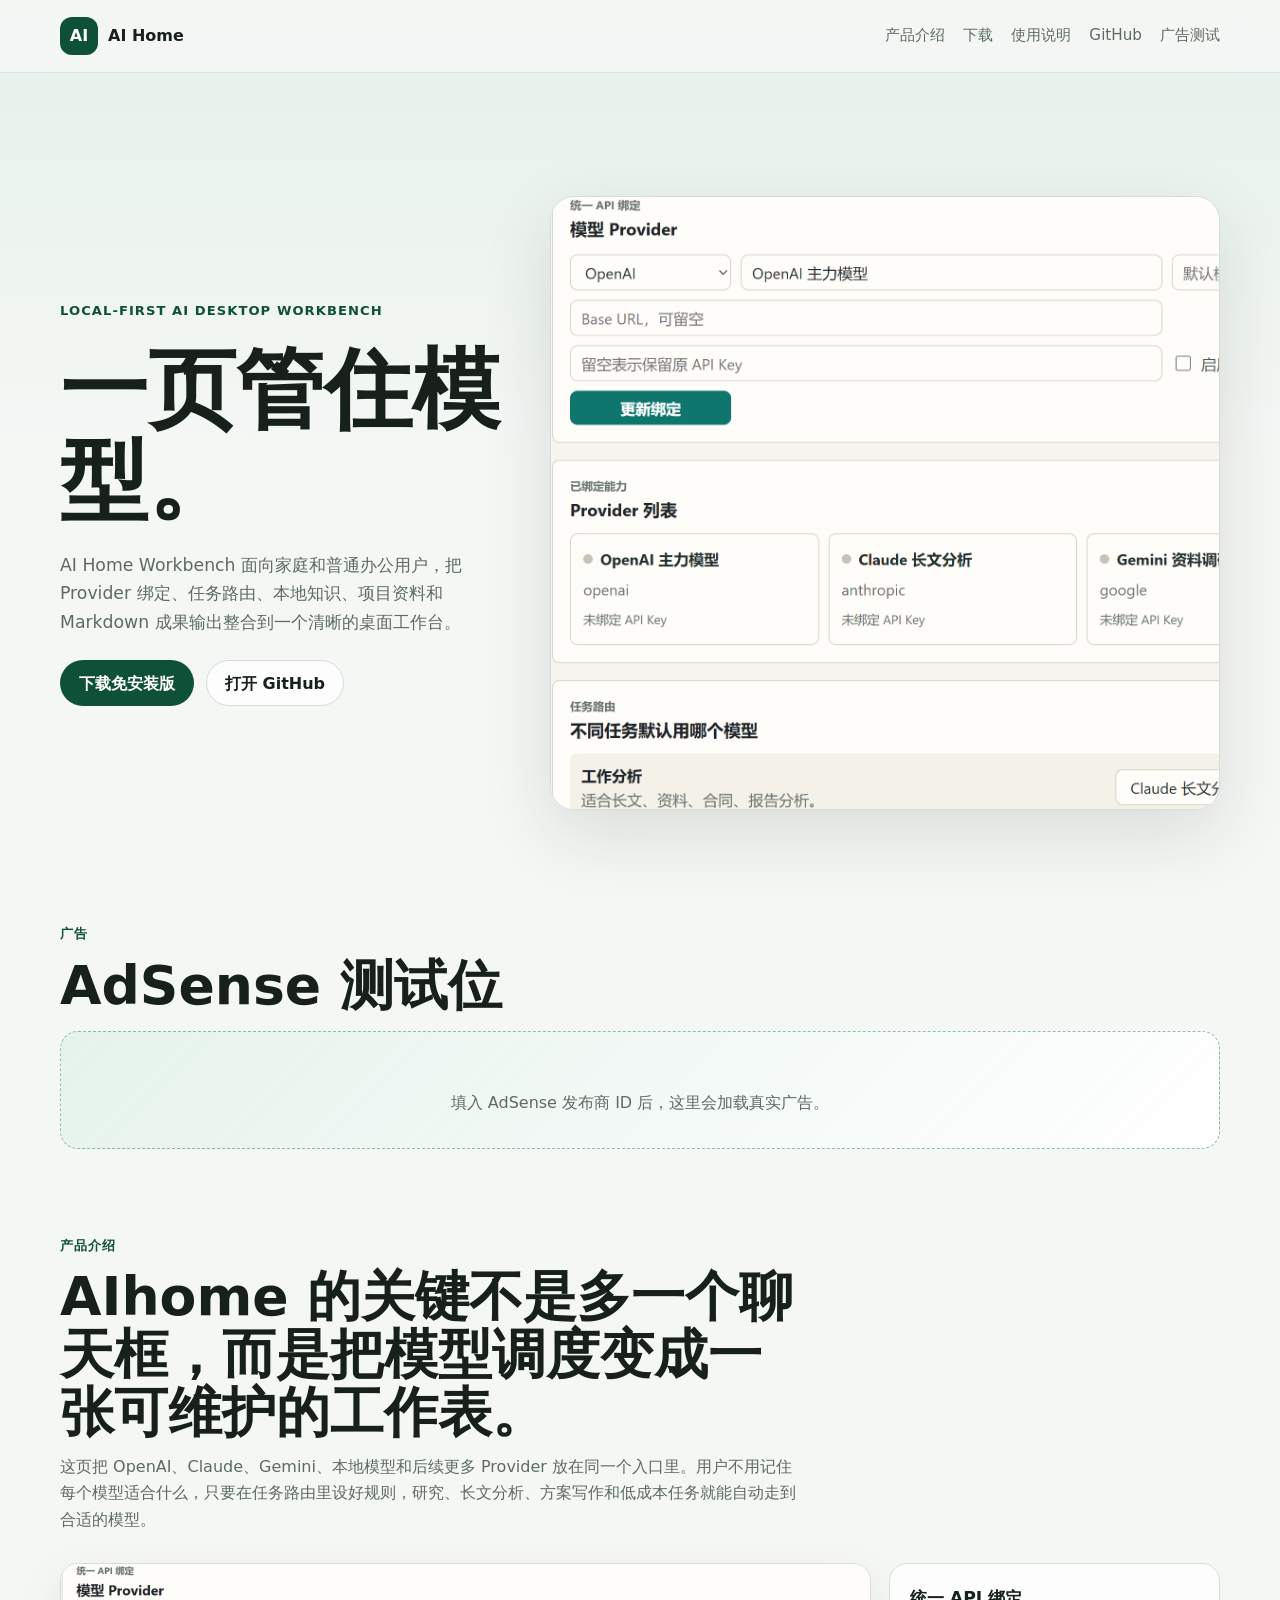
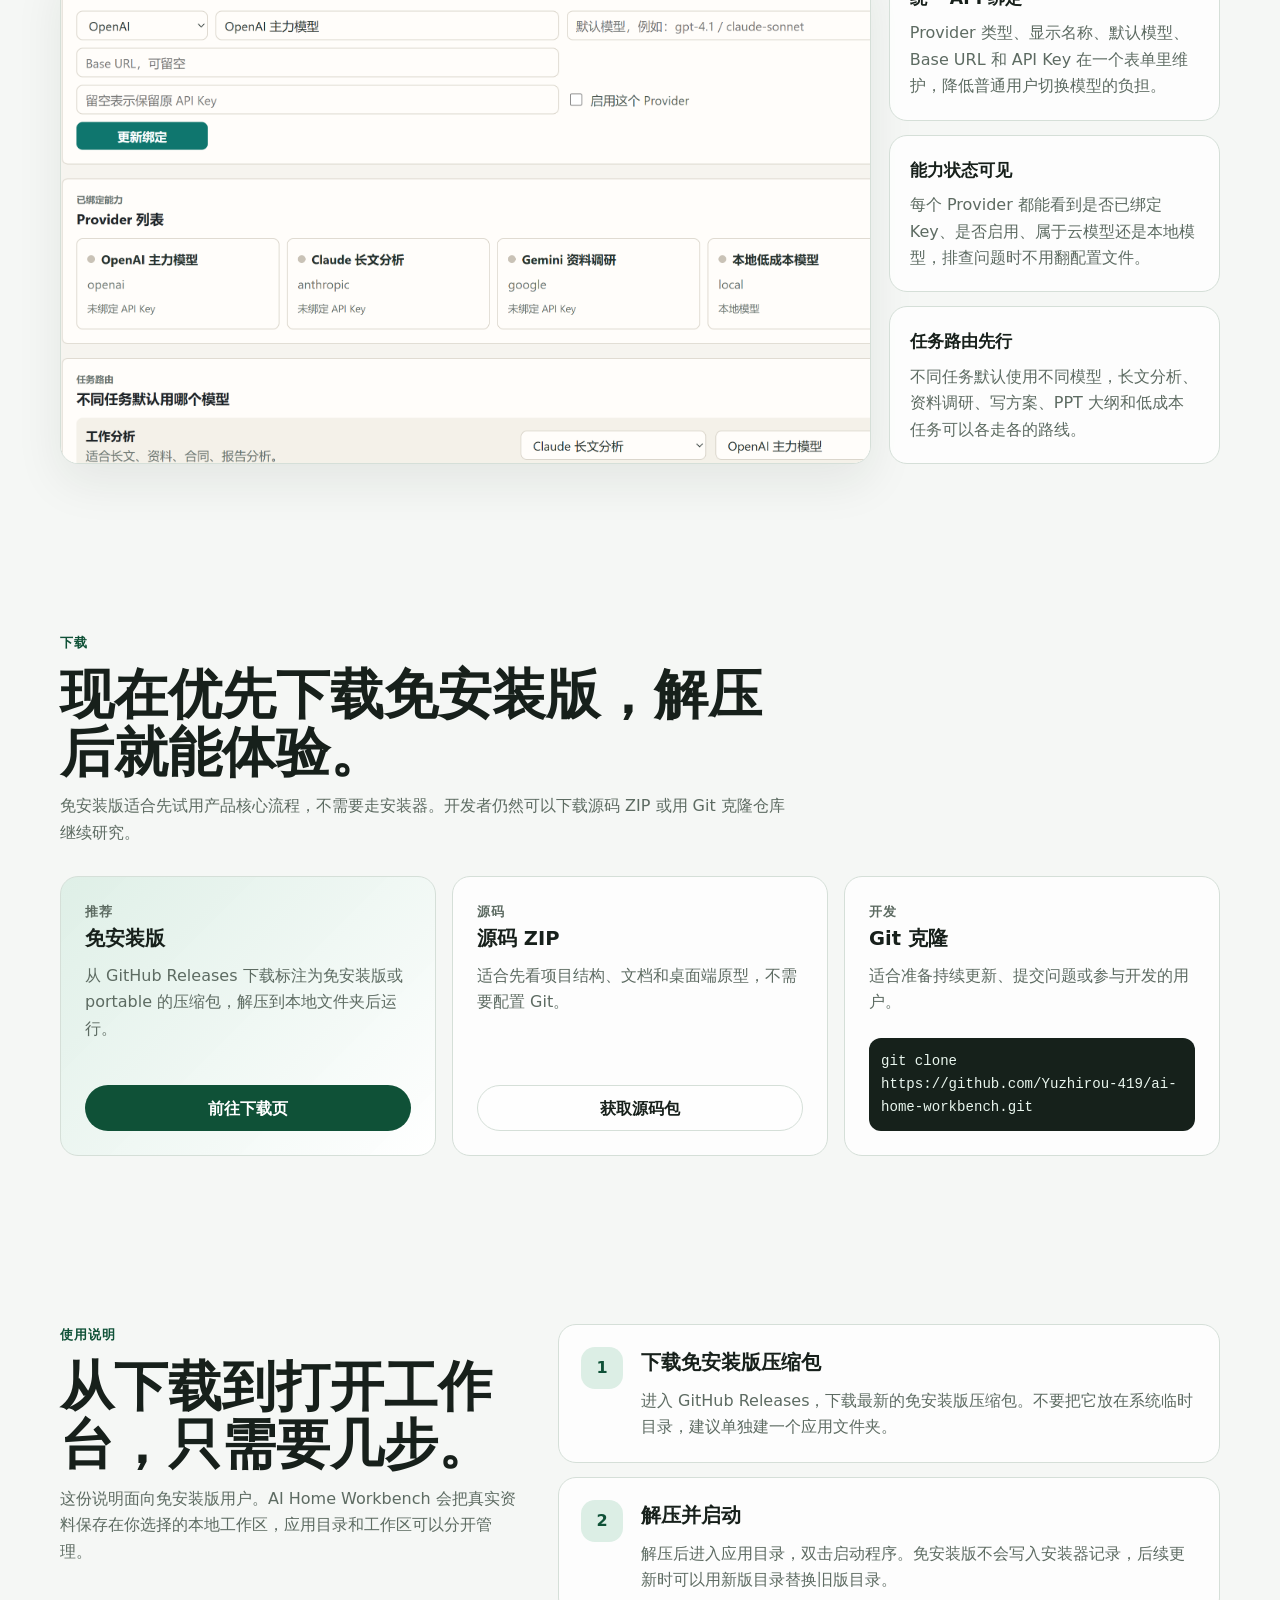
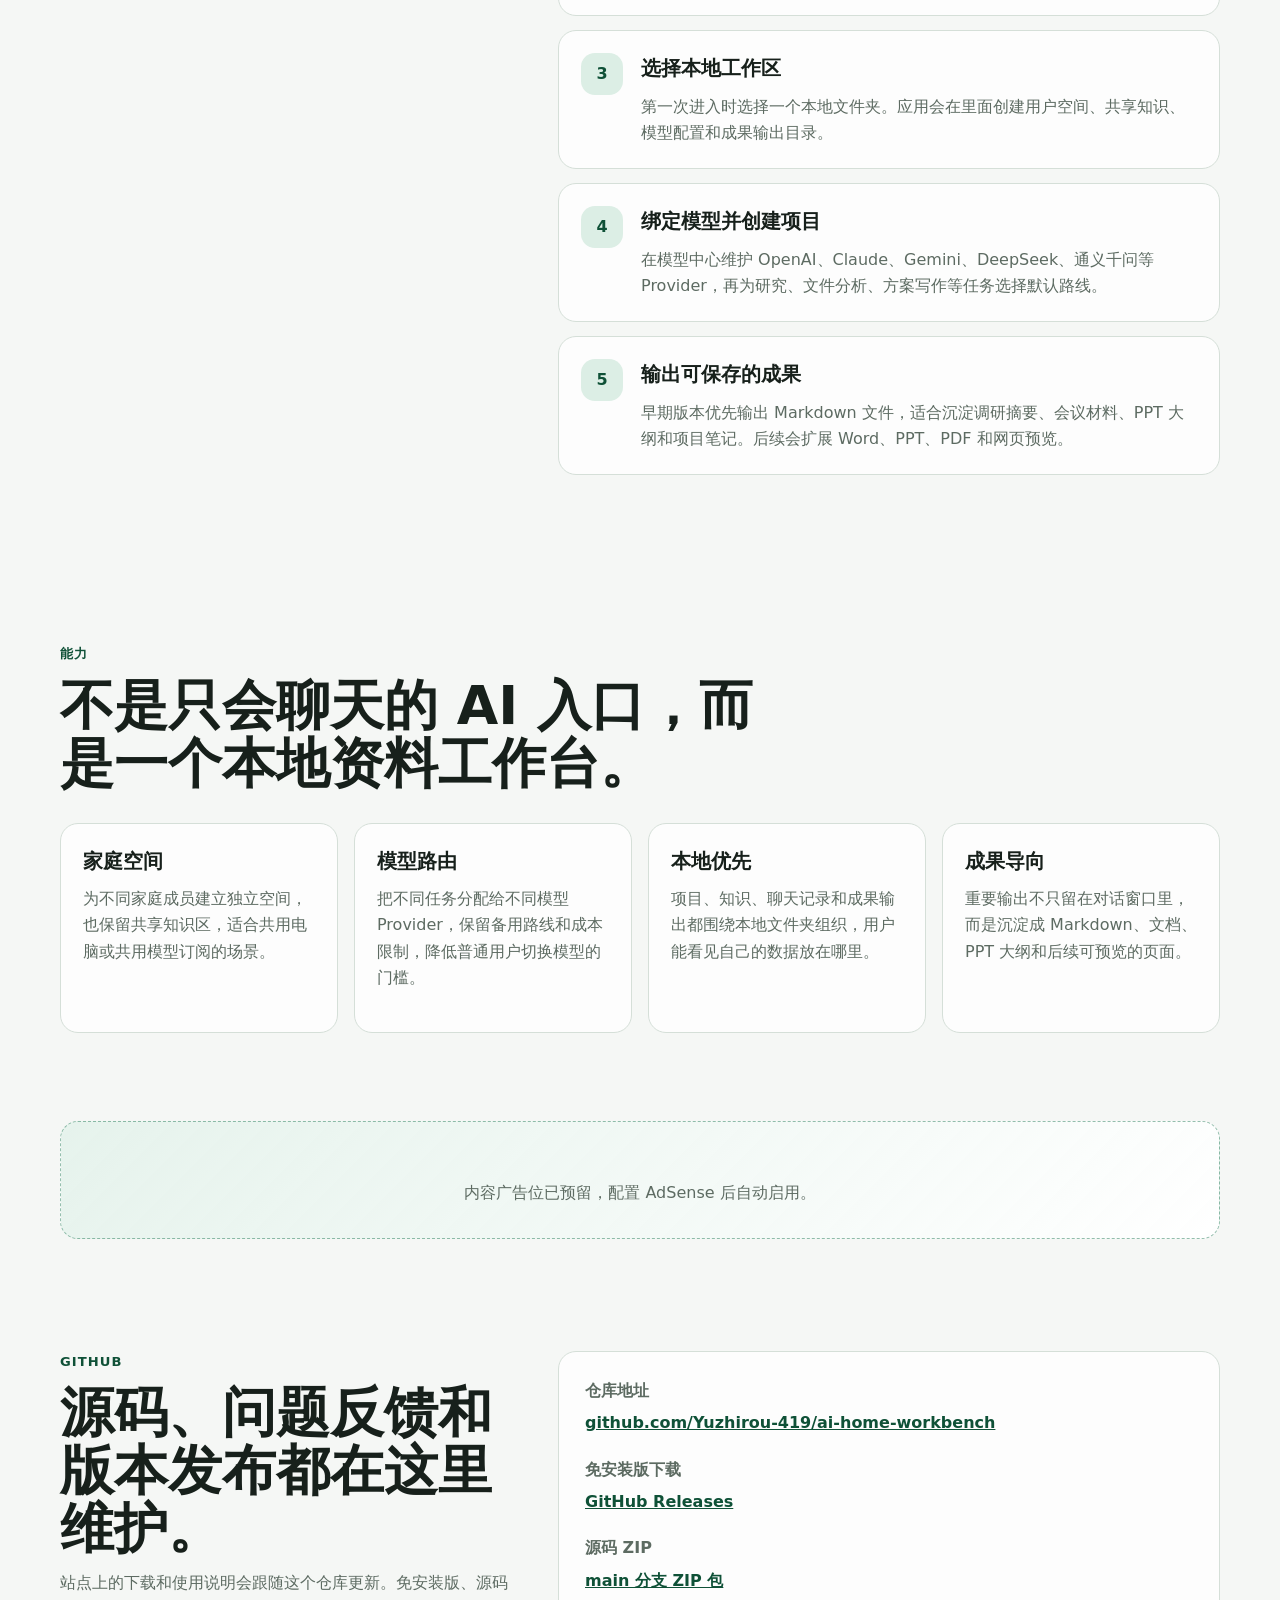
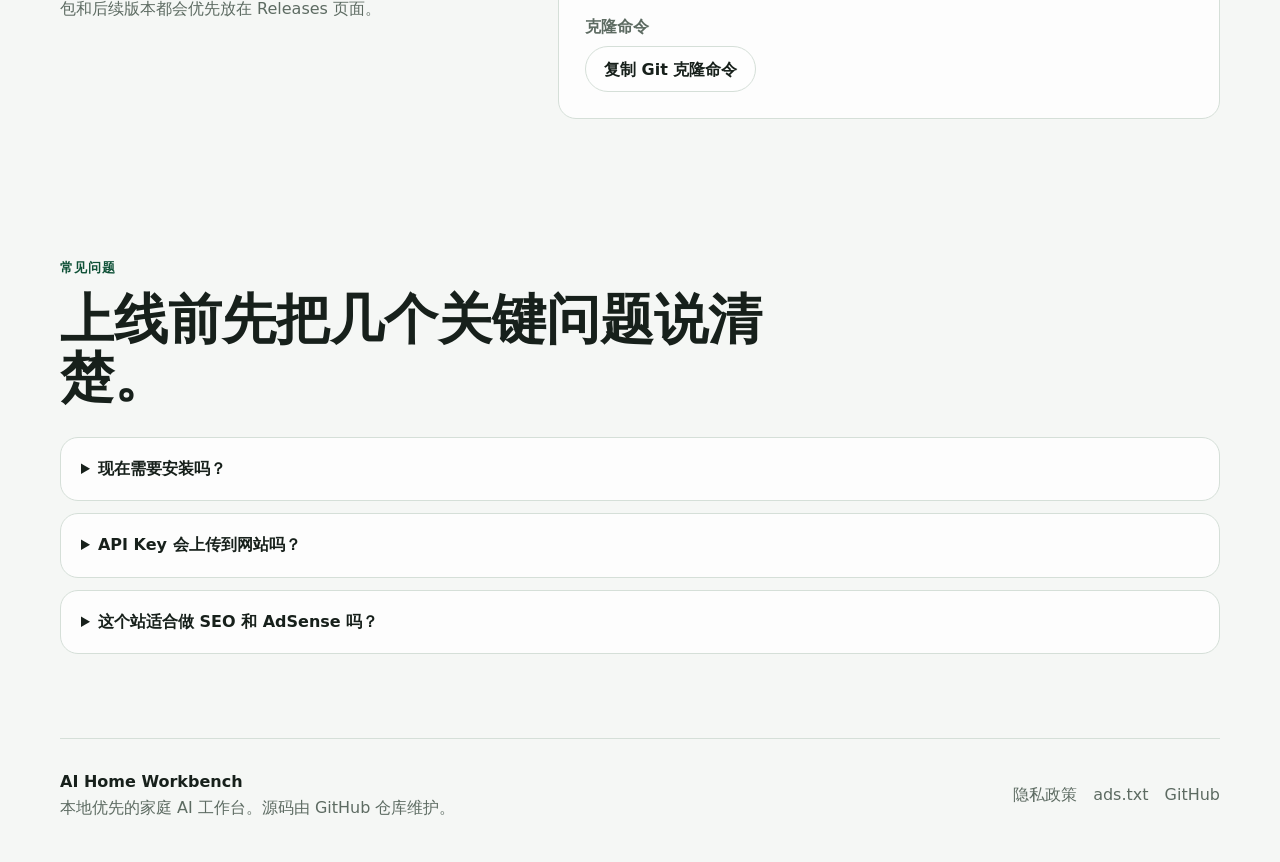
==== commit d04abd0d: "Rename soul section to product introduction" ====
--- a/index.html
+++ b/index.html
@@ -45,7 +45,7 @@
           <span>AI Home</span>
         </a>
         <div class="nav-links">
-          <a href="#soul">灵魂页</a>
+          <a href="#soul">产品介绍</a>
           <a href="#download">下载</a>
           <a href="#guide">使用说明</a>
           <a href="#github">GitHub</a>
@@ -99,7 +99,7 @@
 
       <section class="content-section soul-section" id="soul">
         <div class="section-heading">
-          <span>灵魂页</span>
+          <span>产品介绍</span>
           <h2>AIhome 的关键不是多一个聊天框，而是把模型调度变成一张可维护的工作表。</h2>
           <p>
             这页把 OpenAI、Claude、Gemini、本地模型和后续更多 Provider 放在同一个入口里。用户不用记住每个模型适合什么，只要在任务路由里设好规则，研究、长文分析、方案写作和低成本任务就能自动走到合适的模型。
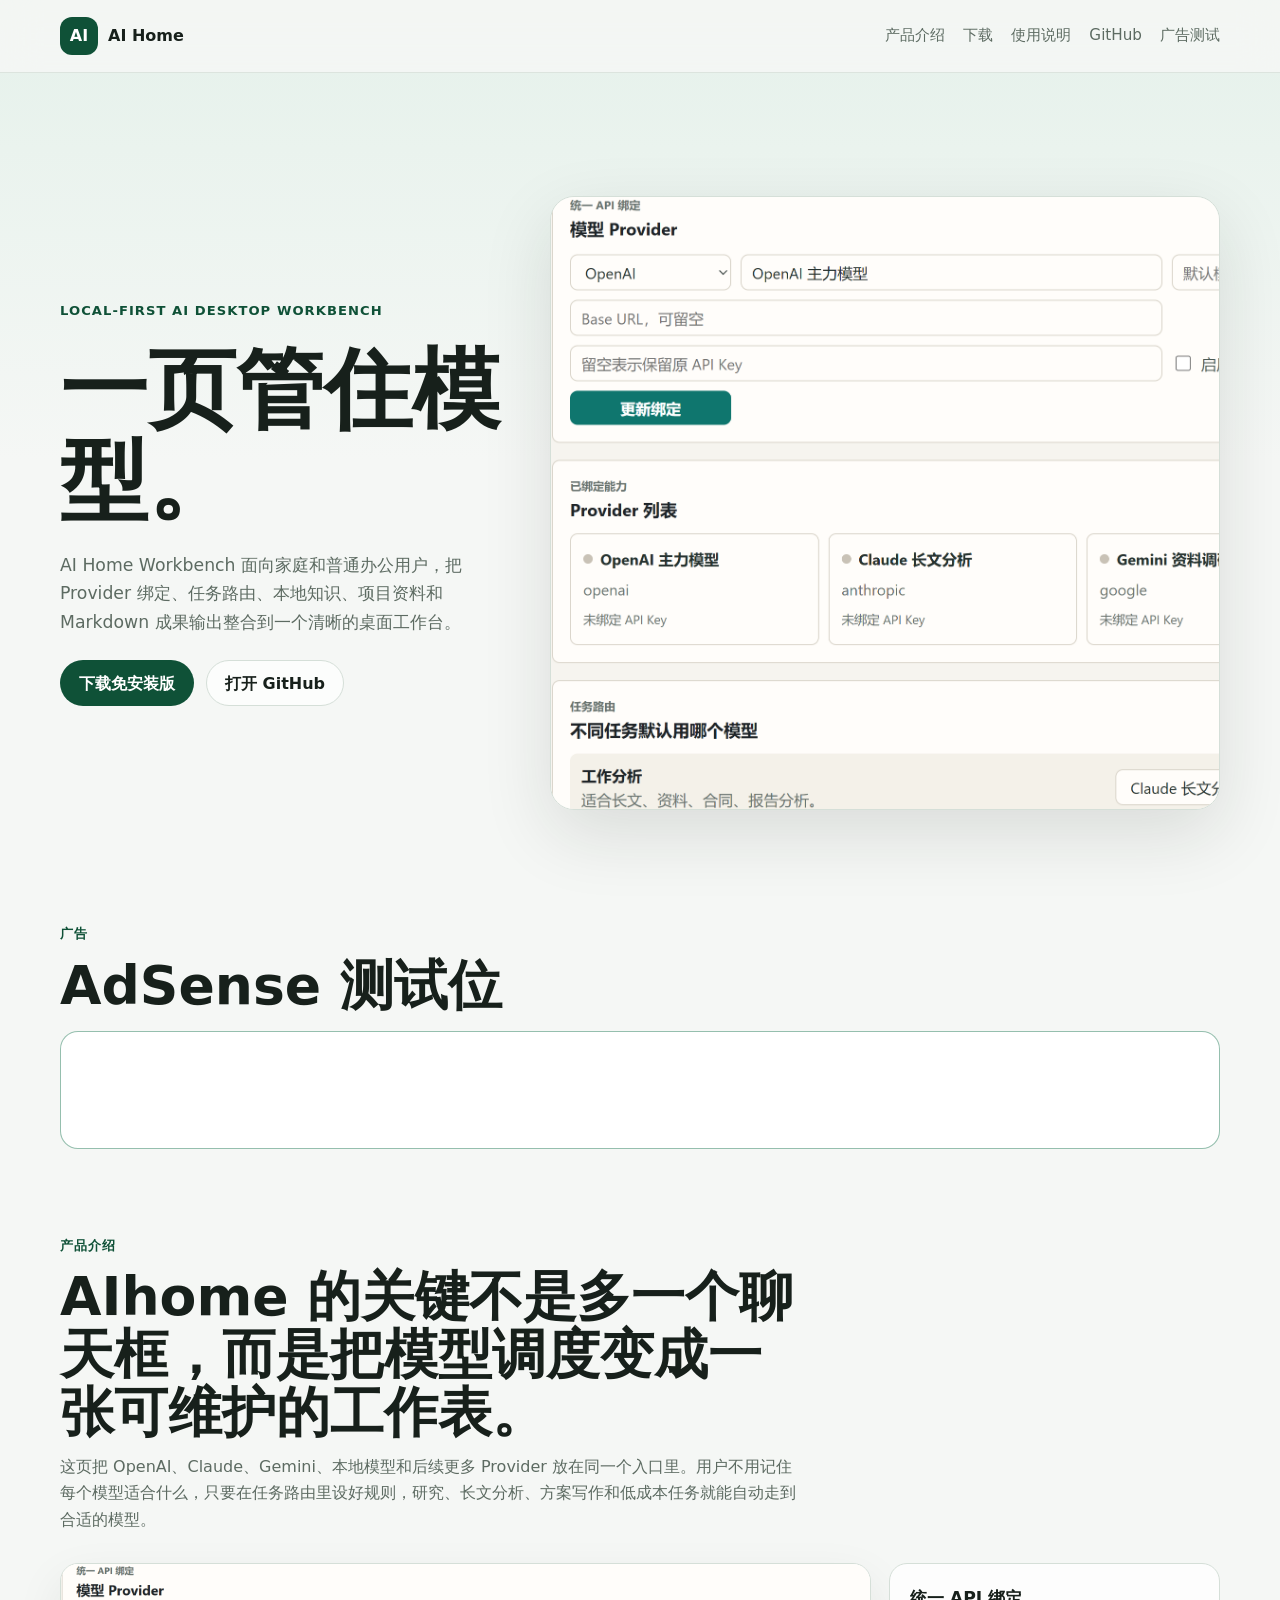
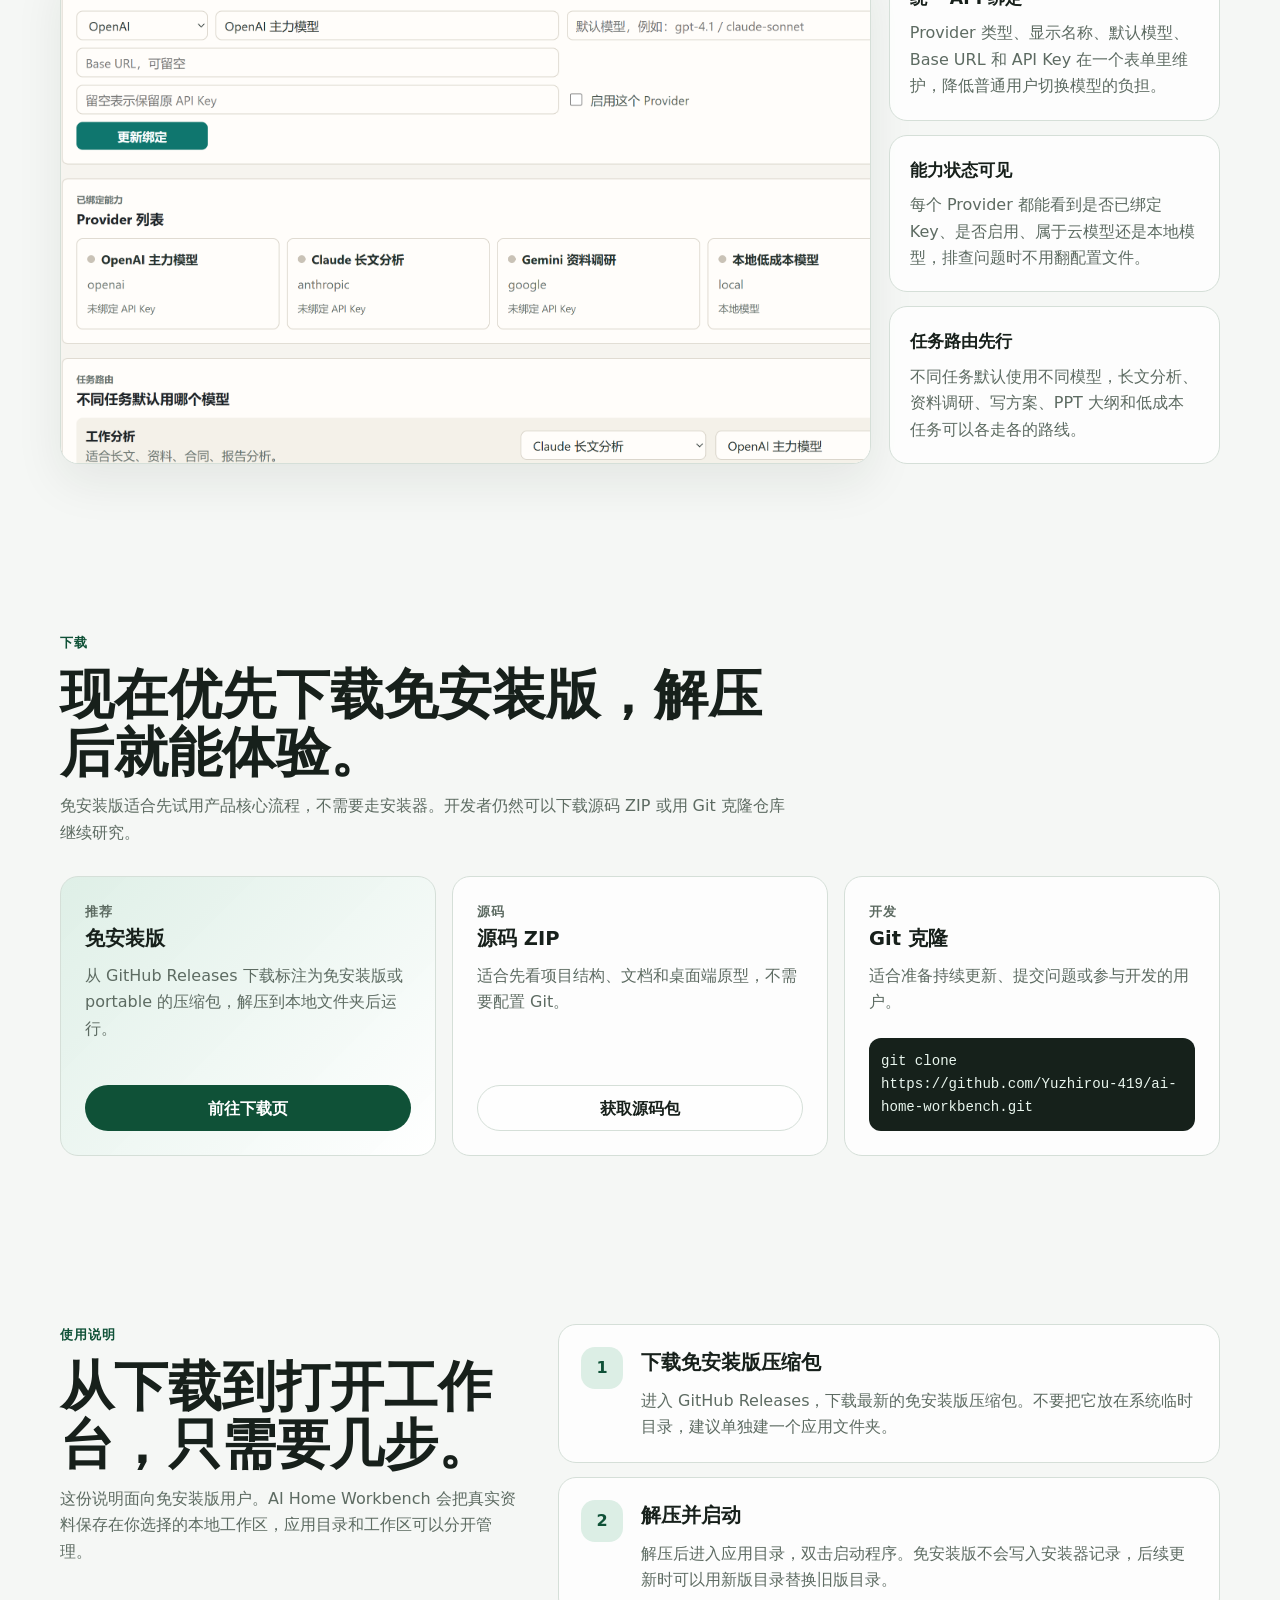
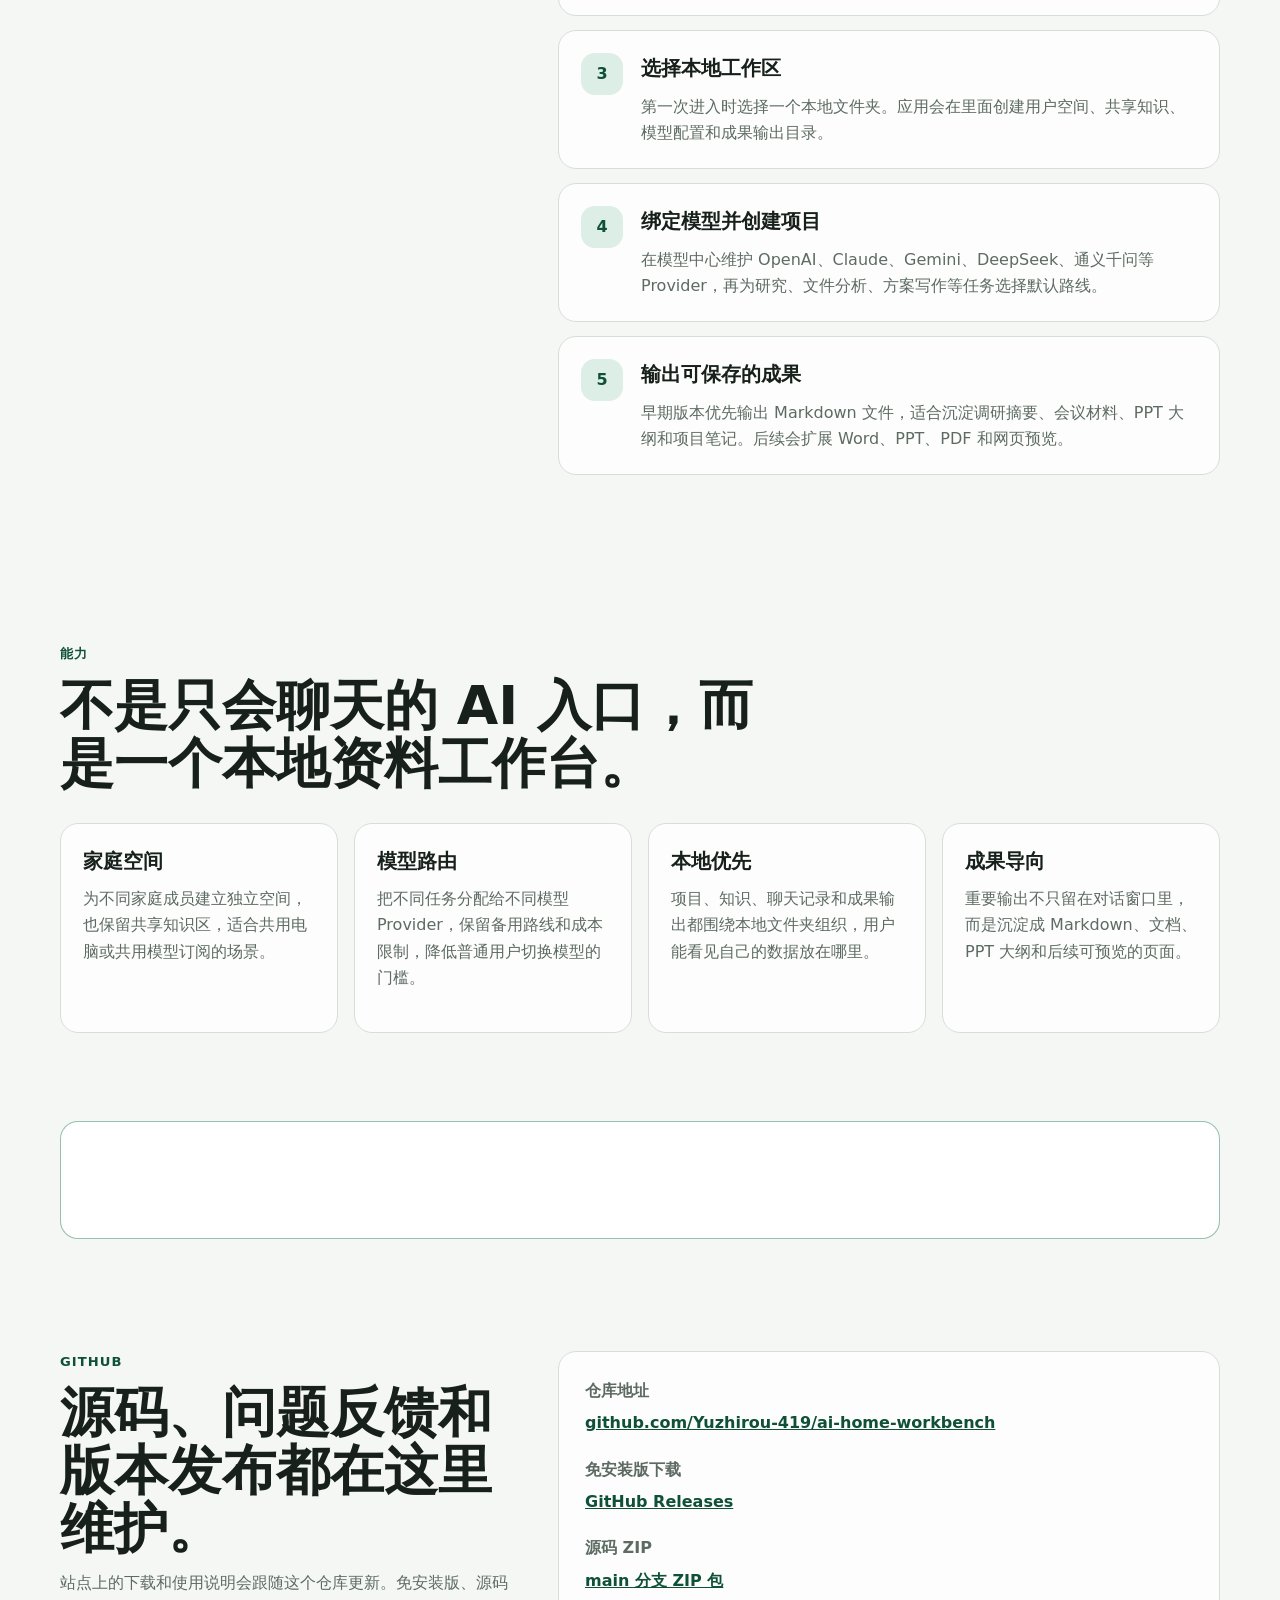
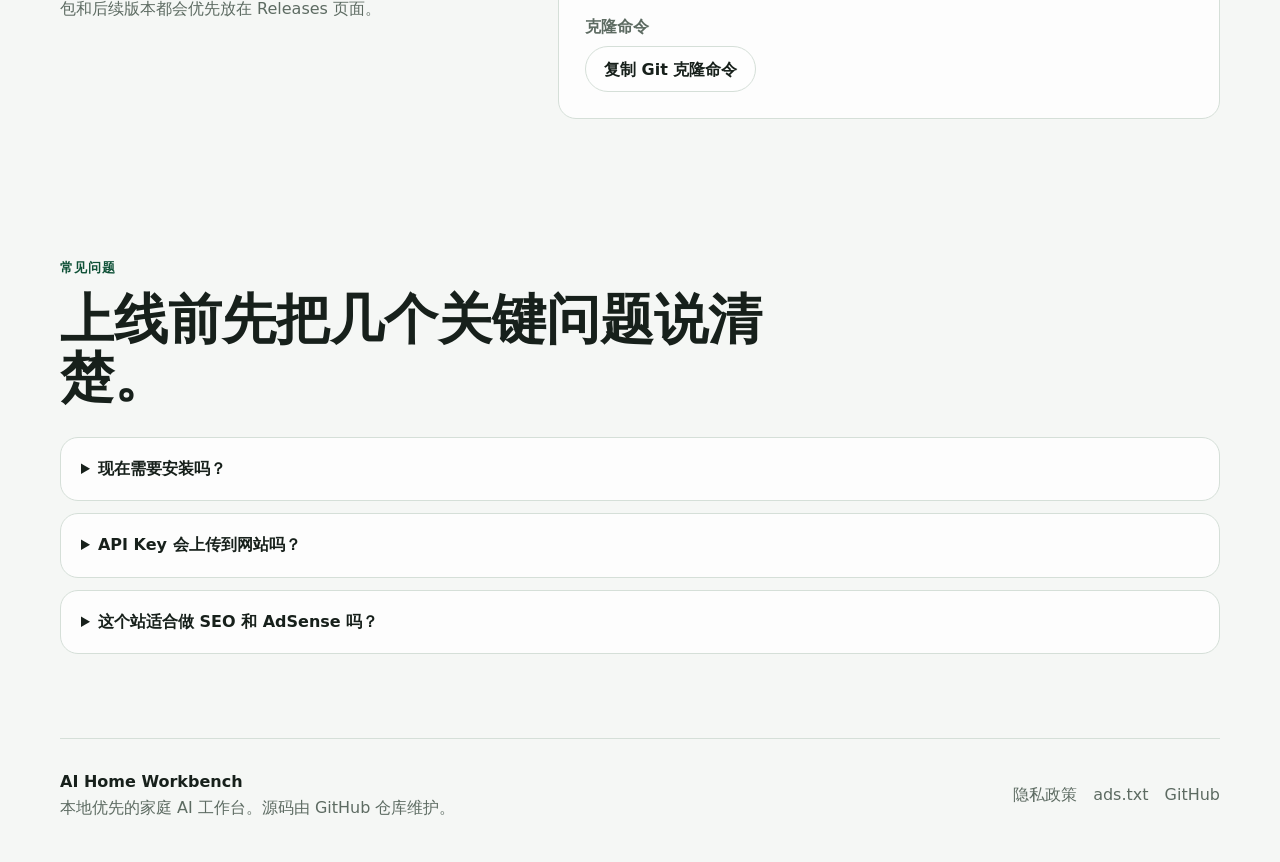
==== commit 7e2793fe: "Enable AdSense publisher configuration" ====
--- a/index.html
+++ b/index.html
@@ -20,6 +20,11 @@
     <meta property="og:image" content="https://mindsetdiary.site/assets/aihome-soul-page.png" />
     <meta property="og:url" content="https://mindsetdiary.site/" />
     <meta name="twitter:card" content="summary_large_image" />
+    <script
+      async
+      src="https://pagead2.googlesyndication.com/pagead/js/adsbygoogle.js?client=ca-pub-8977862168442936"
+      crossorigin="anonymous"
+    ></script>
     <script type="application/ld+json">
       {
         "@context": "https://schema.org",
